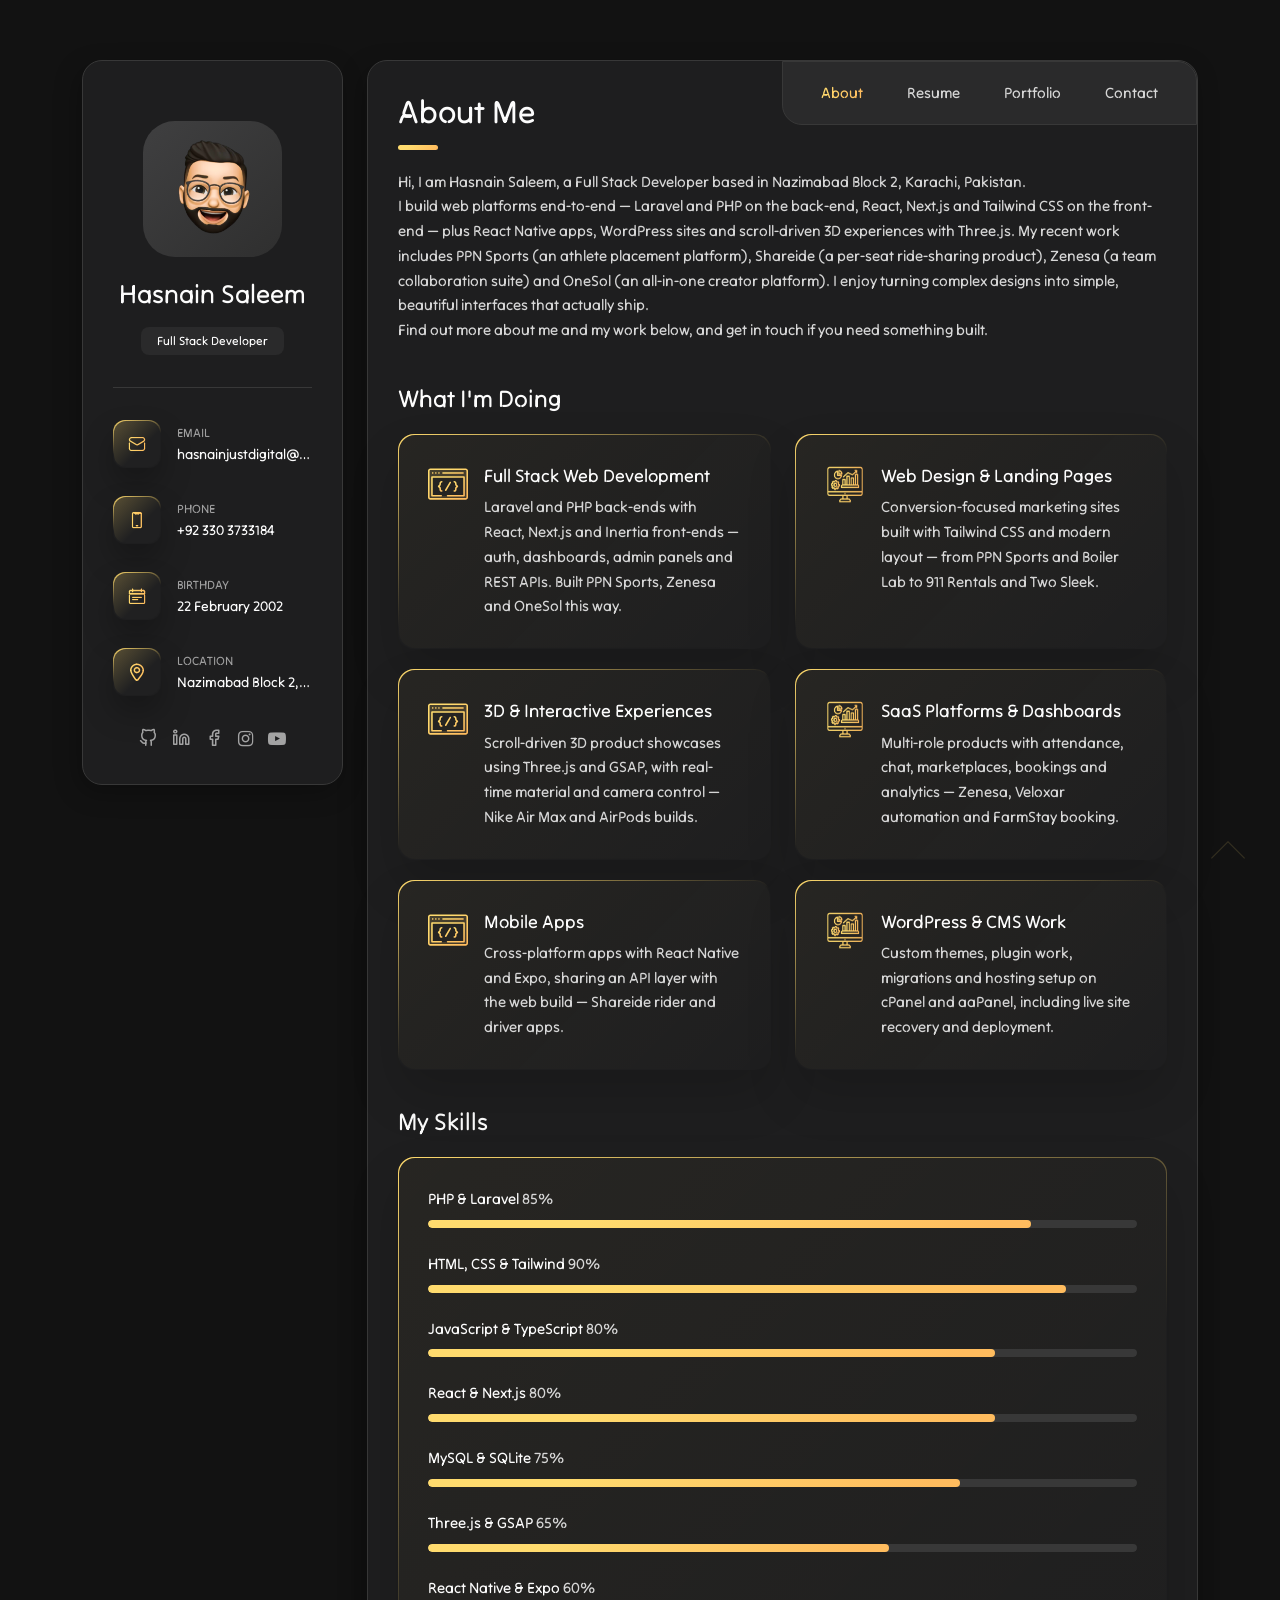
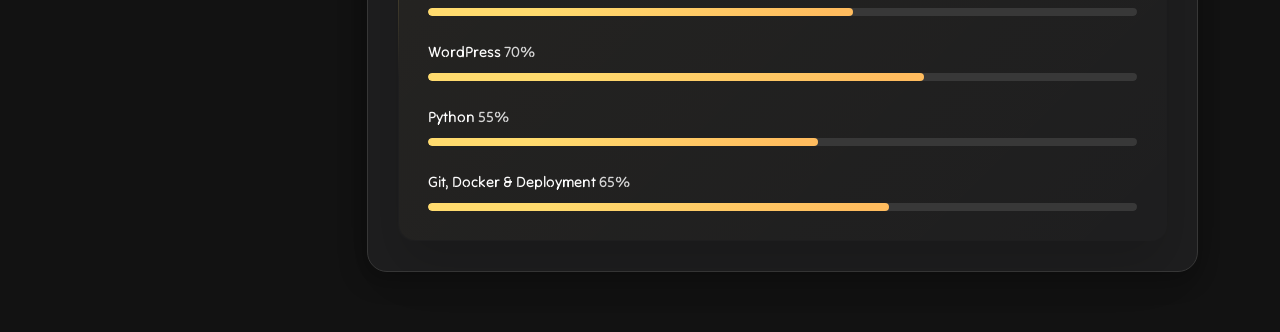
==== index.html @ c9dcbe23 "Hasnain Saleem portfolio — 23 projects with live screenshots Personal details, verified social links" ====
<!DOCTYPE html>
<html lang="en">


<!-- Mirrored from art-template.ru/vcard4/index.html by HTTrack Website Copier/3.x [XR&CO'2014], Tue, 10 Jan 2023 09:31:08 GMT -->

<!-- Mirrored from shaikhali01.github.io/portfolio/ by HTTrack Website Copier/3.x [XR&CO'2014], Mon, 27 Mar 2023 06:00:26 GMT -->
<!-- Added by HTTrack --><meta http-equiv="content-type" content="text/html;charset=utf-8" /><!-- /Added by HTTrack -->
<head>
    <meta charset="utf-8" />
    <title>Hasnain Saleem</title>

	<!-- Meta Data -->
	<meta http-equiv="X-UA-Compatible" content="IE=edge">
	<meta name="viewport" content="width=device-width, initial-scale=1, shrink-to-fit=no">
	<meta name="format-detection" content="telephone=no"/>
    <meta name="format-detection" content="address=no"/>
    <meta name="author" content="ArtTemplate" />
    <meta name="description" content="vCard" />

    <!-- Twitter data -->
    <meta name="twitter:card" content="summary_large_image">
    <meta name="twitter:site" content="@ArtTemplates">
    <meta name="twitter:title" content="vCard">
    <meta name="twitter:description" content="vCard">
    <meta name="twitter:image" content="assets/images/social.html">

    <!-- Open Graph data -->
    <meta property="og:title" content="ArtTemplate" />
    <meta property="og:type" content="website" />
    <meta property="og:url" content="your url website" />
    <meta property="og:image" content="assets/images/social.html" />
    <meta property="og:description" content="vCard" />
    <meta property="og:site_name" content="vCard" />

	<!-- Favicons -->
	<link rel="apple-touch-icon" sizes="144x144" href="assets/images/favicons/apple-touch-icon-144x144.png">
	<link rel="apple-touch-icon" sizes="114x114" href="assets/images/favicons/apple-touch-icon-114x114.png">
	<link rel="apple-touch-icon" sizes="72x72" href="assets/images/favicons/apple-touch-icon-72x72.png">
	<link rel="apple-touch-icon" sizes="57x57" href="assets/images/favicons/apple-touch-icon-57x57.png">
	<link rel="shortcut icon" href="assets/images/my-avatar.png" type="image/png">
	<link rel="stylesheet" href="https://cdnjs.cloudflare.com/ajax/libs/font-awesome/4.7.0/css/font-awesome.min.css">


    <!-- Styles -->
	<link rel="stylesheet" type="text/css" href="assets/styles/vendors/bootstrap.min.css"/>
	<link rel="stylesheet" type="text/css" href="assets/styles/style.css"/>
	
</head>
<body>
    <main class="main">
	    <div class="container gutter-top gutter-bottom">
		    <div class="row sticky-parent">
			    <!-- Sidebar -->
                <aside class="col-12 col-md-12 col-xl-3">
				    <div class="sidebar box-outer sticky-column">
						<!-- My photo -->
						<div class="sidebar__base-info">
					    	<figure class="avatar-box">
                                <img src="assets/images/my-avatar.png" alt="Hasnain Saleem">
						    </figure>

						    <div class="text-xl-center">
						        <h3 class="title title--h3 sidebar__name">Hasnain Saleem</h3>
							    <div class="badge">Full Stack Developer</div>
						    </div>

							<button class="btn btn--small btn--icon-right sidebar__btn js-btn-toggle"><span>Show Contacts</span><i class="feathericon-chevron-down"></i></button>
						</div>

						<div class="sidebar__additional-info js-show">
							<div class="separation"></div>
		                    <ul class="details-info">
							    <!-- Email -->
							    <li class="details-info__item">
							        <span class="box icon-box"><i class="font-icon icon-envelope"></i></span>
								    <div class="contacts-block__info">
									    <span class="overhead">Email</span>
									    <a class="text-overflow" href="mailto:hasnainjustdigital@gmail.com" title="hasnainjustdigital@gmail.com">hasnainjustdigital@gmail.com</a>
								    </div>
							    </li>
							    <!-- Phone -->
						 	    <li class="details-info__item">
								    <span class="box icon-box"><i class="font-icon icon-phone"></i></span>
								    <div class="contacts-block__info">
									    <span class="overhead">Phone</span>
							            <span class="text-overflow" title="+92 330 3733184">+92 330 3733184</span>
								    </div>	
							    </li>
								<!-- Birthday -->
					            <li class="details-info__item">
								    <span class="box icon-box"><i class="font-icon icon-calendar"></i></span>
								    <div class="contacts-block__info">
									    <span class="overhead">Birthday</span>
							            <span class="text-overflow" title="22 February 2002">22 February 2002</span>
								    </div>
							    </li>
								<!-- Location -->
						        <li class="details-info__item">
								    <span class="box icon-box"><i class="font-icon icon-location"></i></span>
								    <div class="contacts-block__info">
									    <span class="overhead">Location</span>
									    <span class="text-overflow" title="Nazimabad Block 2, Karachi">Nazimabad Block 2, Karachi</span>
								    </div>
							    </li>
					        </ul>
						    <div class="separation d-xl-none"></div>

						    <!-- Social -->
						    <div class="social">
							    <a class="social__link" href="https://github.com/YesmeHasnain" target="_blank" rel="noopener" title="GitHub"><i class="feathericon-github"></i></a>
							    <a class="social__link" href="https://www.linkedin.com/in/hasnain-saleem-a9a42b359/" target="_blank" rel="noopener" title="LinkedIn"><i class="feathericon-linkedin"></i></a>
							    <a class="social__link" href="https://www.facebook.com/profile.php?id=61590240133416" target="_blank" rel="noopener" title="Facebook"><i class="feathericon-facebook"></i></a>
							    <a class="social__link" href="https://www.instagram.com/yesmehasnain/" target="_blank" rel="noopener" title="Instagram"><i class="fa fa-instagram"></i></a>
							    <a class="social__link" href="https://www.youtube.com/@Hasnainjustdigital" target="_blank" rel="noopener" title="YouTube"><i class="fa fa-youtube-play"></i></a>
						    </div>
						</div>	
					</div>	
		        </aside>
		        
				<!-- Content -->
		        <div class="col-12 col-md-12 col-xl-9">
				    <div class="box-outer">
					    <!-- Menu -->
						<div class="nav-container">
						    <ul class="nav">
                                <li class="nav__item"><a class="active" href="index.html">About</a></li>
								<li class="nav__item"><a href="resume.html">Resume</a></li>
                                <li class="nav__item"><a href="portfolio.html">Portfolio</a></li>
                                <!-- <li class="nav__item"><a href="blog.html">Blog</a></li> -->
                                <li class="nav__item"><a href="contact.html">Contact</a></li>
                            </ul>
						</div>
						
					    <!-- About -->
						<div class="pb-0 pb-sm-2">
		                    <h1 class="title title--h1 title__separate">About Me</h1>
						    <p>
									Hi, I am Hasnain Saleem, a Full Stack Developer based in Nazimabad Block 2, Karachi, Pakistan. <br>
									I build web platforms end-to-end &mdash; Laravel and PHP on the back-end, React, Next.js and Tailwind CSS on the front-end &mdash; plus React Native apps, WordPress sites and scroll-driven 3D experiences with Three.js.
									My recent work includes PPN Sports (an athlete placement platform), Shareide (a per-seat ride-sharing product), Zenesa (a team collaboration suite) and OneSol (an all-in-one creator platform).
									I enjoy turning complex designs into simple, beautiful interfaces that actually ship. <br>
									Find out more about me and my work below, and get in touch if you need something built.
							</p>
                            
					    </div>
						
					    <!-- What -->
						<h2 class="title title--h2 mt-3">What I'm Doing</h2>
						<div class="row">
							<!-- Case Item -->
							<div class="col-12 col-lg-6">
							    <div class="case-item box box-inner">
									<img class="case-item__icon" src="assets/icons/icon-dev.svg" alt="" />
									<div>
									    <h3 class="title title--h3">Full Stack Web Development</h3>
										<p class="case-item__caption">Laravel and PHP back-ends with React, Next.js and Inertia front-ends — auth, dashboards, admin panels and REST APIs. Built PPN Sports, Zenesa and OneSol this way.</p>
									</div>	
								</div>
							</div>
							<!-- Case Item -->
							<div class="col-12 col-lg-6">
							    <div class="case-item box box-inner">
									<img class="case-item__icon" src="assets/icons/marketing.png" alt="" />
									<div>
									    <h3 class="title title--h3">Web Design &amp; Landing Pages</h3>
										<p class="case-item__caption">Conversion-focused marketing sites built with Tailwind CSS and modern layout — from PPN Sports and Boiler Lab to 911 Rentals and Two Sleek.</p>
									</div>	
								</div>
							</div>
							<!-- Case Item -->
							<div class="col-12 col-lg-6">
							    <div class="case-item box box-inner">
									<img class="case-item__icon" src="assets/icons/icon-dev.svg" alt="" />
									<div>
									    <h3 class="title title--h3">3D &amp; Interactive Experiences</h3>
										<p class="case-item__caption">Scroll-driven 3D product showcases using Three.js and GSAP, with real-time material and camera control — Nike Air Max and AirPods builds.</p>
									</div>	
								</div>
							</div>
							<!-- Case Item -->
							<div class="col-12 col-lg-6">
							    <div class="case-item box box-inner">
									<img class="case-item__icon" src="assets/icons/marketing.png" alt="" />
									<div>
									    <h3 class="title title--h3">SaaS Platforms &amp; Dashboards</h3>
										<p class="case-item__caption">Multi-role products with attendance, chat, marketplaces, bookings and analytics — Zenesa, Veloxar automation and FarmStay booking.</p>
									</div>	
								</div>
							</div>
							<!-- Case Item -->
							<div class="col-12 col-lg-6">
							    <div class="case-item box box-inner">
									<img class="case-item__icon" src="assets/icons/icon-dev.svg" alt="" />
									<div>
									    <h3 class="title title--h3">Mobile Apps</h3>
										<p class="case-item__caption">Cross-platform apps with React Native and Expo, sharing an API layer with the web build — Shareide rider and driver apps.</p>
									</div>	
								</div>
							</div>
							<!-- Case Item -->
							<div class="col-12 col-lg-6">
							    <div class="case-item box box-inner">
									<img class="case-item__icon" src="assets/icons/marketing.png" alt="" />
									<div>
									    <h3 class="title title--h3">WordPress &amp; CMS Work</h3>
										<p class="case-item__caption">Custom themes, plugin work, migrations and hosting setup on cPanel and aaPanel, including live site recovery and deployment.</p>
									</div>	
								</div>
							</div>
						</div>
						
						<h2 class="title title--h2 mt-3">My Skills</h2>
						<div class="box box-inner mb-0">
							<div class="progress">
								<div class="progress-text"><span>PHP &amp; Laravel</span> 85%</div>
                                <div class="progress-bar"><span role="progressbar" aria-valuenow="85" aria-valuemin="0" aria-valuemax="100"></span></div>
                            </div>
							<div class="progress">
								<div class="progress-text"><span>HTML, CSS &amp; Tailwind</span> 90%</div>
                                <div class="progress-bar"><span role="progressbar" aria-valuenow="90" aria-valuemin="0" aria-valuemax="100"></span></div>
                            </div>
							<div class="progress">
								<div class="progress-text"><span>JavaScript &amp; TypeScript</span> 80%</div>
                                <div class="progress-bar"><span role="progressbar" aria-valuenow="80" aria-valuemin="0" aria-valuemax="100"></span></div>
                            </div>
							<div class="progress">
								<div class="progress-text"><span>React &amp; Next.js</span> 80%</div>
                                <div class="progress-bar"><span role="progressbar" aria-valuenow="80" aria-valuemin="0" aria-valuemax="100"></span></div>
                            </div>
							<div class="progress">
								<div class="progress-text"><span>MySQL &amp; SQLite</span> 75%</div>
                                <div class="progress-bar"><span role="progressbar" aria-valuenow="75" aria-valuemin="0" aria-valuemax="100"></span></div>
                            </div>
							<div class="progress">
								<div class="progress-text"><span>Three.js &amp; GSAP</span> 65%</div>
                                <div class="progress-bar"><span role="progressbar" aria-valuenow="65" aria-valuemin="0" aria-valuemax="100"></span></div>
                            </div>
							<div class="progress">
								<div class="progress-text"><span>React Native &amp; Expo</span> 60%</div>
                                <div class="progress-bar"><span role="progressbar" aria-valuenow="60" aria-valuemin="0" aria-valuemax="100"></span></div>
                            </div>
							<div class="progress">
								<div class="progress-text"><span>WordPress</span> 70%</div>
                                <div class="progress-bar"><span role="progressbar" aria-valuenow="70" aria-valuemin="0" aria-valuemax="100"></span></div>
                            </div>
							<div class="progress">
								<div class="progress-text"><span>Python</span> 55%</div>
                                <div class="progress-bar"><span role="progressbar" aria-valuenow="55" aria-valuemin="0" aria-valuemax="100"></span></div>
                            </div>
							<div class="progress">
								<div class="progress-text"><span>Git, Docker &amp; Deployment</span> 65%</div>
                                <div class="progress-bar"><span role="progressbar" aria-valuenow="65" aria-valuemin="0" aria-valuemax="100"></span></div>
                            </div>
						</div>

					</div><!-- box-outer -->
		        </div><!-- Content -->
			</div><!-- sticky-parent -->
		</div><!-- container -->
    </main>

    <div class="back-to-top"></div>
    
	<!-- Full review 1 -->


	<!-- Full review 2 -->
	<div id="review-2" class="popup mfp-hide mfp-with-anim">
		<div class="row">
            <div class="col-12 col-sm-2 full-rewiew-con-avatar">
				<figure class="box box-avatar">
					<img src="assets/images/avatar-2.html" alt="Daniel Lewis">
				</figure>
				<div class="review-icon-quote"></div>
			</div>
			<div class="col-12 col-sm-10 full-rewiew-con-text">
				<h2 class="title title--h2 mb-1">Jessica Miller</h2>
				<span class="review-date">14 June, 2021</span>
				<p>Ricardo was hired to create a corporate identity. We were very pleased with the work done. She has a lot of experience and is very concerned about the needs of client.
				Lorem ipsum dolor sit amet, ullamcous cididt consectetur adipiscing elit, seds do et eiusmod tempor incididunt ut laborels dolore magnarels alia.</p>
				<p>Ut enim ad nesid utminim veniam, quis nostrud eiusmo exercitation ullamco labori is amco commodo consequat  seds eiusmod. Adipisicing velit eu eiusmod nisi ad nulla. 
				Magna deserunt ipsum pariatur sunt incididunt culpa cupidatat. Pariatur occaecat enim dolor culpa nisi ea eiusmod do qui culpa consectetur laboris eiusmod anim.</p>
			</div>
		</div>
	</div>
	
	<!-- Full review 3 -->
	<div id="review-3" class="popup mfp-hide mfp-with-anim">
		<div class="row">
            <div class="col-12 col-sm-2 full-rewiew-con-avatar">
				<figure class="box box-avatar">
					<img src="assets/images/avatar-3.html" alt="Daniel Lewis">
				</figure>
				<div class="review-icon-quote"></div>
			</div>
			<div class="col-12 col-sm-10 full-rewiew-con-text">
				<h2 class="title title--h2 mb-1">Emily Evans</h2>
				<span class="review-date">14 June, 2021</span>
				<p>Ricardo was hired to create a corporate identity. We were very pleased with the work done. She has a lot of experience and is very concerned about the needs of client.
				Lorem ipsum dolor sit amet, ullamcous cididt consectetur adipiscing elit, seds do et eiusmod tempor incididunt ut laborels dolore magnarels alia.</p>
				<p>Ut enim ad nesid utminim veniam, quis nostrud eiusmo exercitation ullamco labori is amco commodo consequat  seds eiusmod. Adipisicing velit eu eiusmod nisi ad nulla. 
				Magna deserunt ipsum pariatur sunt incididunt culpa cupidatat. Pariatur occaecat enim dolor culpa nisi ea eiusmod do qui culpa consectetur laboris eiusmod anim.</p>
			</div>
		</div>
	</div>

	<!-- Full review 4 -->
	<div id="review-4" class="popup mfp-hide mfp-with-anim">
		<div class="row">
            <div class="col-12 col-sm-2 full-rewiew-con-avatar">
				<figure class="box box-avatar">
					<img src="assets/images/avatar-4.html" alt="Daniel Lewis">
				</figure>
				<div class="review-icon-quote"></div>
			</div>
			<div class="col-12 col-sm-10 full-rewiew-con-text">
				<h2 class="title title--h2 mb-1">Henry William</h2>
				<span class="review-date">14 June, 2021</span>
				<p>Ricardo was hired to create a corporate identity. We were very pleased with the work done. She has a lot of experience and is very concerned about the needs of client.
				Lorem ipsum dolor sit amet, ullamcous cididt consectetur adipiscing elit, seds do et eiusmod tempor incididunt ut laborels dolore magnarels alia.</p>
				<p>Ut enim ad nesid utminim veniam, quis nostrud eiusmo exercitation ullamco labori is amco commodo consequat  seds eiusmod. Adipisicing velit eu eiusmod nisi ad nulla. 
				Magna deserunt ipsum pariatur sunt incididunt culpa cupidatat. Pariatur occaecat enim dolor culpa nisi ea eiusmod do qui culpa consectetur laboris eiusmod anim.</p>
			</div>
		</div>
	</div>
	
	<!-- JavaScripts -->
	<script src="assets/js/jquery-3.4.1.min.js"></script>
	<script src="assets/js/plugins.min.js"></script>
    <script src="assets/js/common.js"></script>

</body>

<!-- Mirrored from art-template.ru/vcard4/index.html by HTTrack Website Copier/3.x [XR&CO'2014], Tue, 10 Jan 2023 09:31:16 GMT -->

<!-- Mirrored from shaikhali01.github.io/portfolio/ by HTTrack Website Copier/3.x [XR&CO'2014], Mon, 27 Mar 2023 06:00:32 GMT -->
</html>
---- assets/styles/style.css ----
/* ------------------------------------------------
 Author: ArtStyles (Art)
 
 Template Name: vCard
 version: 1.1.0
------------------------------------------------ */
/* ------------------------------------------------
 
 - Vendors
 - Font Icons
 - Variables
 - General Styles
 - Typography
 - Form
 - Button
 - Sidebar
 - Sections
 - Navbar
 - Popup
 - Cases
 - Clients
 - Contact
 - Portfolio
 - News
 - Single news
 - Single project
 - Testimonials
 - Timeline
 - Footer
 - Other
 
------------------------------------------------ */
@import url('https://fonts.googleapis.com/css2?family=Noto+Serif+Khojki:wght@400..700&family=Tilt+Neon&display=swap');
@import url("vendors/swiper.min.css");
@import url("vendors/simplebar.min.css");
@import url("vendors/magnific-popup.css");
@import url("vendors/photoswipe.css");
@import url("vendors/default-skin.css");
@import url("../icons/style-custome-icons.css");
@import url("../icons/feather.css");
@import url("https://fonts.googleapis.com/css2?family=Poppins:wght@300;400;500;600&amp;display=swap");
:root {
  --font-family: 'Tilt Neon', sans-serif;
  --font-base-size: 15px;
  --font-mobile-size: 14px;
  --color-heading: #FCFCFC;
  --color-paragraph: #D6D6D6;
  --color-border: #383838;
  --color-bg: #121212;
  --color-surface-1: #1e1e1f;
  --color-surface-2: #2a2a2b;
  --color-surface-3: #202021;
  --color-accent: #FFDB6E;
  --color-error: #B84C4C;
  --color-gradient: linear-gradient(137.84deg, #FFDB6E 26.31%, #FFBC5E 93.75%);
  --color-gradient-soft: linear-gradient(135deg, rgba(255, 218, 109, 0.0375) 0%, rgba(255, 189, 94, 0) 100%), #1E1E1F;
  --color-gradient-text: linear-gradient(90deg, #FFDB6E, #FFBC5E);
  --color-gradient-border: linear-gradient(155deg, #FFDA6D 0%, rgba(255, 191, 96, 0) 50%);
  --color-gradient-border-gray: linear-gradient(135deg, #404040 0%, rgba(64, 64, 64, 0) 48.44%);
  --color-gradient-gray: linear-gradient(137.84deg, #3F3F40 2.69%, #303030 93.75%);
  --color-gradient-icon: linear-gradient(135deg, rgba(255, 218, 109, 0.25) 0%, rgba(255, 189, 94, 0) 59.86%), #202021;
  --color-btn: linear-gradient(135deg, rgba(45, 45, 46, 0.25) 0%, rgba(27, 27, 28, 0) 100%), #202021;
  --box-shadow-24: -4px 8px 24px rgba(0, 0, 0, 0.25);
  --box-shadow-30: 0px 16px 30px rgba(0, 0, 0, 0.25);
  --box-shadow-40: 0px 16px 40px rgba(0, 0, 0, 0.25);
  --box-shadow-50: 0px 25px 50px rgba(0, 0, 0, 0.15);
  --box-shadow-80: 0px 24px 80px rgba(0, 0, 0, 0.7);
  --radius-32: 32px;
  --radius-20: 20px;
  --radius-18: 18px;
  --radius-16: 16px;
  --radius-14: 14px;
  --radius-12: 12px;
  --radius-8: 8px;
}

/* -----------------------------------------------------------------
    - General Styles
----------------------------------------------------------------- */
*,
::before,
::after {
  background-repeat: no-repeat;
  -webkit-box-sizing: border-box;
          box-sizing: border-box;
}

html {
  -webkit-overflow-scrolling: touch;
  -webkit-box-sizing: border-box;
  box-sizing: border-box;
}

body, html {
  font-size: 1rem;
  -webkit-text-size-adjust: 100%;
}

body {
  background-color: var(--color-bg);
  color: var(--color-paragraph);
  font-family: var(--font-family);
  font-size: var(--font-base-size);
  font-weight: 300;
  line-height: 1.65;
  min-height: 100vh;
  overflow-x: hidden;
  -ms-overflow-style: scrollbar;
  -webkit-font-smoothing: antialiased;
}

@media only screen and (max-width: 580px) {
  body {
    font-size: var(--font-mobile-size);
    line-height: 1.6;
  }
}

html.is-scroll-disabled body {
  height: 100vh;
  overflow: hidden;
}

@media all and (-ms-high-contrast: none), (-ms-high-contrast: active) {
  html.is-scroll-disabled {
    overflow: hidden;
  }
}

.no-scroll {
  overflow: hidden;
  -ms-overflow-style: none;
}

.no-scroll-height {
  overflow-x: hidden;
}

.svg-defs {
  position: absolute;
  height: 0;
  width: 0;
}

img {
  max-width: 100%;
  -webkit-user-select: none;
  -moz-user-select: none;
  -ms-user-select: none;
  user-select: none;
}

figure {
  margin: 0;
}

iframe {
  background-color: var(--color-bg);
  border: 0;
  display: block;
  height: 100%;
  width: 100%;
}

.cover {
  -o-object-fit: cover;
     object-fit: cover;
  -o-object-position: center;
     object-position: center;
  font-family: 'object-fit: cover; object-position: center;';
  height: 100%;
  width: 100%;
}

::-moz-selection {
  background: transparent;
  color: var(--color-accent);
}

::selection {
  background: transparent;
  color: var(--color-accent);
}

.scroll-line {
  background: var(--color-gradient);
  height: 0.1875rem;
  position: fixed;
  top: 0;
  width: 0;
  z-index: 3;
}

/* -----------------------------------------------------------------
    - Typography
----------------------------------------------------------------- */
h1, h2, h3, h4, h5, h6 {
  color: var(--color-heading);
  font-family: var(--font-family);
  font-weight: 600;
  line-height: 1.3;
}

.title--h1 {
  font-size: 2rem;
  margin-bottom: 1.0625rem;
}

@media only screen and (max-width: 580px) {
  .title--h1 {
    font-size: 1.5rem;
  }
}

.title--h2 {
  font-size: 1.5rem;
  margin-bottom: 1.25rem;
}

@media only screen and (max-width: 580px) {
  .title--h2 {
    font-size: 1.125rem;
  }
}

.title--h3 {
  font-size: 1.125rem;
  margin-bottom: 0.5rem;
}

@media only screen and (max-width: 580px) {
  .title--h3 {
    font-size: 1rem;
  }
}

.title--h4 {
  font-size: 1rem;
  margin-bottom: 0.8125rem;
  font-weight: 500;
}

@media only screen and (max-width: 580px) {
  .title--h4 {
    font-size: 0.875rem;
  }
}

.title--h5 {
  font-size: 0.875rem;
}

@media only screen and (max-width: 580px) {
  .title--h5 {
    font-size: 0.75rem;
  }
}

.title--h6 {
  font-size: 0.75rem;
}

@media only screen and (max-width: 580px) {
  .title--h6 {
    font-size: 0.625rem;
  }
}

.title--center {
  text-align: center;
}

.title--tone {
  background: var(--color-gradient-text);
  -webkit-background-clip: text;
  background-clip: text;
  -webkit-text-fill-color: transparent;
}

.title-icon {
  margin-right: 0.5rem;
  margin-top: -0.25rem;
  height: 2.5rem;
  width: 2.5rem;
}

@media only screen and (max-width: 580px) {
  .title-icon {
    height: 2.08333rem;
    width: 2.08333rem;
  }
}

.title__separate {
  margin-bottom: 2.3125rem;
  position: relative;
}

.title__separate::before {
  content: '';
  background: var(--color-gradient);
  border-radius: 0.5rem;
  height: 0.3125rem;
  position: absolute;
  bottom: -1.0625rem;
  left: 0;
  width: 2.5rem;
  z-index: 1;
}

@media only screen and (max-width: 580px) {
  .title__separate {
    margin-bottom: 1.5rem;
  }
  .title__separate::before {
    height: 0.1875rem;
    bottom: -0.625rem;
    width: 1.875rem;
  }
}

.overhead {
  color: var(--color-paragraph);
  font-size: 0.75rem;
  font-weight: 400;
  display: block;
  opacity: .7;
  text-transform: uppercase;
}

@media only screen and (max-width: 580px) {
  .overhead {
    font-size: 0.6875rem;
  }
}

.text-overflow {
  display: block;
  text-overflow: ellipsis;
  overflow: hidden;
  white-space: nowrap;
}

.block-quote {
  font-size: 1.25rem;
  font-weight: 400;
  font-style: italic;
  margin: 1.8125rem 0;
  position: relative;
  line-height: 1.6;
}

@media only screen and (max-width: 991px) {
  .block-quote {
    padding-left: 3.8125rem;
  }
}

@media only screen and (max-width: 580px) {
  .block-quote {
    font-size: 1.125rem;
    margin: 1rem 0;
    padding-left: 0;
    padding-top: 2.8125rem;
  }
  .block-quote p {
    margin-bottom: 0.5rem;
  }
}

.block-quote::before {
  background-image: url(../icons/icon-quote.svg);
  background-repeat: no-repeat;
  background-position: center;
  background-size: cover;
  content: '';
  height: 1.125rem;
  margin: 0 auto;
  position: absolute;
  top: 0.5rem;
  left: -3.125rem;
  width: 1.6875rem;
}

@media only screen and (max-width: 991px) {
  .block-quote::before {
    left: 0;
  }
}

.block-quote__author {
  font-size: 0.875rem;
  font-style: normal;
  display: block;
  margin-top: 0.5625rem;
  padding-left: 3rem;
  position: relative;
}

@media only screen and (max-width: 580px) {
  .block-quote__author {
    font-size: 0.875rem;
    margin-top: 0;
    padding-left: 2rem;
  }
}

.block-quote__author::before {
  content: '';
  background-color: var(--color-heading);
  height: 0.0625rem;
  margin-bottom: auto;
  margin-top: auto;
  position: absolute;
  top: 0;
  bottom: 0;
  left: 0;
  width: 2rem;
}

@media only screen and (max-width: 580px) {
  .block-quote__author::before {
    width: 1rem;
  }
}

a {
  color: var(--color-accent);
  cursor: pointer;
  text-decoration: none;
}

a:hover {
  outline: none;
}

a.decoration--none {
  text-decoration: none;
}

a.link-gradient {
  background: var(--color-gradient-text);
  -webkit-background-clip: text;
  background-clip: text;
  -webkit-text-fill-color: transparent;
  -webkit-text-decoration-skip: objects;
}

.description {
  color: var(--color-paragraph);
  margin-bottom: 1.875rem;
}

.foreword {
  font-size: 1.125rem;
}

/* Badges */
.badge {
  background: var(--color-surface-2);
  font-size: 0.75rem;
  font-weight: 300;
  border-radius: var(--radius-8);
  padding: 0.5rem 1rem;
}

@media only screen and (max-width: 580px) {
  .badge {
    font-size: 0.6875rem;
    padding: 0.375rem 0.75rem;
  }
}

/* -----------------------------------------------------------------
    - Form
----------------------------------------------------------------- */
.input, .textarea, select,
.custom-select {
  background-color: transparent;
  border: 1px solid var(--color-border);
  border-radius: var(--radius-14);
  -webkit-box-shadow: none;
          box-shadow: none;
  color: var(--color-heading);
  font-size: inherit;
  height: auto;
  padding: 0.875rem 1.375rem 0.8125rem;
  position: relative;
  width: 100%;
  -webkit-appearance: none;
  -moz-appearance: none;
  appearance: none;
}

@media only screen and (max-width: 580px) {
  .input, .textarea, select,
  .custom-select {
    padding: 0.8125rem 1.375rem 0.75rem;
  }
}

.input:focus, .textarea:focus, select:focus,
.custom-select:focus {
  background-color: transparent;
  border-color: var(--color-accent);
  color: var(--color-heading);
  -webkit-box-shadow: none;
          box-shadow: none;
  outline: none;
}

.input {
  line-height: inherit;
}

@media all and (-ms-high-contrast: none), (-ms-high-contrast: active) {
  .input {
    line-height: 0;
  }
}

.input__icon {
  padding-left: 3.375rem;
}

@media only screen and (max-width: 580px) {
  .input__icon {
    padding-left: 2.8125rem;
  }
}

.textarea {
  border-radius: var(--radius-14);
  display: block;
  padding: 0.8125rem 1.1875rem;
  resize: none;
}

.form-group {
  margin-bottom: 2rem;
  position: relative;
}

@media only screen and (max-width: 580px) {
  .form-group {
    margin-bottom: 1.6875rem;
  }
}

.help-block {
  position: absolute;
  font-size: 0.75rem;
  line-height: 1.4;
  padding-top: 0.3125rem;
  padding-left: 0.375rem;
}

@media only screen and (max-width: 580px) {
  .help-block {
    font-size: 0.6875rem;
  }
}

.with-errors {
  color: var(--color-error);
}

.has-error input,
.has-error textarea,
.has-error input:focus,
.has-error textarea:focus {
  border-color: var(--color-error);
}

#validator-contact {
  font-size: 0.875rem;
  margin-top: 1rem;
}

.form-control::-webkit-input-placeholder {
  color: var(--color-paragraph);
  opacity: .5;
}

.form-control:-ms-input-placeholder {
  color: var(--color-paragraph);
  opacity: .5;
}

.form-control::-ms-input-placeholder {
  color: var(--color-paragraph);
  opacity: .5;
}

.form-control::placeholder {
  color: var(--color-paragraph);
  opacity: .5;
}

input:invalid,
textarea:invalid {
  outline: none !important;
}

.form-check-input {
  background: transparent;
  border-color: rgba(244, 244, 244, 0.15);
}

.form-check-input:checked {
  background-color: var(--color-accent);
  border-color: var(--color-accent);
}

.form-check-input:checked[type=checkbox] {
  background-image: url("data:image/svg+xml,%3csvg xmlns='http://www.w3.org/2000/svg' viewBox='0 0 20 20'%3e%3cpath fill='none' stroke='%23000' stroke-linecap='round' stroke-linejoin='round' stroke-width='3' d='M6 10l3 3l6-6'/%3e%3c/svg%3e") !important;
}

.form-check-input:checked[type=radio] {
  background-image: url("data:image/svg+xml,%3csvg xmlns='http://www.w3.org/2000/svg' viewBox='-4 -4 8 8'%3e%3ccircle r='2' fill='%23000'/%3e%3c/svg%3e");
}

.form-check-input:focus {
  border-color: var(--color-paragraph);
  -webkit-box-shadow: 0 0 0 0.125rem rgba(244, 244, 244, 0.25);
          box-shadow: 0 0 0 0.125rem rgba(244, 244, 244, 0.25);
}

select,
.custom-select {
  background: url("data:image/svg+xml,%3csvg xmlns='http://www.w3.org/2000/svg' viewBox='0 0 4 5'%3e%3cpath fill='%23fff' d='M2 0L0 2h4zm0 5L0 3h4z'/%3e%3c/svg%3e") no-repeat right 0.1rem center/10px 16px;
}

.dropdown-menu {
  background: var(--color-surface-2);
  border: 1px solid var(--color-border);
  border-radius: var(--radius-12);
  -webkit-box-shadow: var(--box-shadow-50);
          box-shadow: var(--box-shadow-50);
  font-size: inherit;
}

.dropdown-menu::before {
  content: '';
  border-left: 0.375rem solid transparent;
  border-right: 0.375rem solid transparent;
  border-bottom: 0.375rem solid var(--color-border);
  height: 0;
  position: absolute;
  top: -0.375rem;
  left: 1.0625rem;
  width: 0;
}

.dropdown-item {
  color: var(--color-paragraph);
  font-weight: 300;
}

.dropdown-item:hover, .dropdown-item:focus {
  background: var(--color-border);
  color: var(--color-paragraph);
}

.dropdown.dropup .dropdown-menu::before {
  border-left: 0.375rem solid transparent;
  border-right: 0.375rem solid transparent;
  border-top: 0.375rem solid var(--color-border);
  border-bottom: 0.375rem solid transparent;
  top: auto;
  bottom: -0.75rem;
}

.progress {
  display: block;
  background: transparent;
  font-size: 0.9375rem;
  margin-bottom: 1.5rem;
  height: auto;
}

@media only screen and (max-width: 580px) {
  .progress {
    font-size: 0.8125rem;
    margin-bottom: 1rem;
  }
}

.progress:last-child {
  margin-bottom: 0;
}

.progress-bar {
  background-color: var(--color-border);
  border-radius: var(--radius-16);
  height: 0.5rem;
  overflow: inherit;
  position: relative;
  width: 100%;
}

.progress-bar span {
  background: var(--color-gradient);
  border-radius: 1rem;
  display: block;
  overflow: hidden;
  position: relative;
  height: 0.5rem;
  width: 0%;
  -webkit-transition: width .6s ease-in-out;
  transition: width .6s ease-in-out;
  z-index: 1;
}

.progress .progress-text {
  margin-bottom: 0.5rem;
}

.progress .progress-text span {
  color: var(--color-heading);
  font-weight: 500;
}

.btn {
  background: var(--color-gradient-border-gray);
  border-radius: var(--radius-14);
  -webkit-box-shadow: var(--box-shadow-40);
          box-shadow: var(--box-shadow-40);
  border: 0;
  color: var(--color-accent);
  cursor: pointer;
  font-weight: 400;
  font-size: 1rem;
  line-height: initial;
  padding: 1rem 1.5rem;
  position: relative;
  -webkit-transition: all .4s ease-in-out;
  transition: all .4s ease-in-out;
  white-space: nowrap;
  z-index: 0;
}

.btn::before {
  content: '';
  position: absolute;
  top: 1px;
  right: 1px;
  bottom: 1px;
  left: 1px;
  background: var(--color-btn);
  border-radius: inherit;
  -webkit-transition: all .4s ease-in-out;
  transition: all .4s ease-in-out;
  z-index: -1;
}

.btn:hover {
  background: var(--color-gradient-border);
  color: var(--color-accent);
}

.btn:hover::before {
  background: var(--color-gradient-icon);
}

.btn:focus {
  -webkit-box-shadow: var(--box-shadow-40);
          box-shadow: var(--box-shadow-40);
}

.btn .font-icon {
  margin-right: 0.375rem;
}

.btn--small {
  -webkit-box-shadow: var(--box-shadow-30);
          box-shadow: var(--box-shadow-30);
  font-size: 0.75rem;
  padding: 0.625rem 1rem;
}

.btn--small:focus {
  -webkit-box-shadow: var(--box-shadow-30);
          box-shadow: var(--box-shadow-30);
}

.btn--icon-left i {
  margin-right: 0.5rem;
}

.btn--icon-right i {
  margin-left: 0.5rem;
}

@media only screen and (max-width: 580px) {
  .btn {
    font-size: 0.875rem;
    padding: 0.75rem 1.125rem;
  }
}

button:focus {
  outline: none;
}

/* -----------------------------------------------------------------
    - Sidebar
----------------------------------------------------------------- */
.sidebar {
  z-index: 10;
}

@media only screen and (max-width: 1200px) {
  .sidebar {
    margin-bottom: 1.875rem;
  }
}

@media only screen and (max-width: 580px) {
  .sidebar {
    margin-bottom: 1rem;
  }
}

@media only screen and (max-width: 1200px) {
  .sidebar__base-info {
    display: -webkit-box;
    display: -ms-flexbox;
    display: flex;
    -webkit-box-align: center;
        -ms-flex-align: center;
            align-items: center;
  }
  .sidebar__base-info > * {
    min-width: 0;
  }
}

@media only screen and (min-width: 1200px) {
  .sidebar__additional-info {
    display: block !important;
  }
}

@media only screen and (max-width: 1200px) {
  .sidebar__additional-info {
    display: none;
  }
}

@media only screen and (max-width: 1200px) {
  .sidebar__additional-info .details-info__item {
    -webkit-box-flex: 0;
        -ms-flex: 0 0 50%;
            flex: 0 0 50%;
  }
  .sidebar__additional-info .details-info__item:nth-last-child(2), .sidebar__additional-info .details-info__item:nth-last-child(1) {
    margin-bottom: 0;
  }
}

@media only screen and (max-width: 768px) {
  .sidebar__additional-info .details-info__item {
    margin-bottom: 1.25rem;
  }
  .sidebar__additional-info .details-info__item:nth-last-child(2) {
    margin-bottom: 1.25rem;
  }
  .sidebar__additional-info .details-info__item:nth-last-child(1) {
    margin-bottom: 0 !important;
  }
}

@media only screen and (max-width: 580px) {
  .sidebar__additional-info .details-info__item {
    -webkit-box-flex: 0;
        -ms-flex: 0 0 100%;
            flex: 0 0 100%;
  }
  .sidebar__additional-info .details-info__item:nth-last-child(2) {
    margin-bottom: 0.9375rem;
  }
  .sidebar__additional-info .details-info__item:nth-last-child(1) {
    margin-bottom: 0;
  }
}

.sidebar .avatar-box {
  background: var(--color-gradient-gray);
  border-radius: var(--radius-32);
  margin: 1.875rem 1.875rem 1.25rem;
  overflow: hidden;
  height: calc(100% - 3.75rem);
  width: calc(100% - 3.75rem);
  -webkit-transition: all .3s ease-in-out;
  transition: all .3s ease-in-out;
}

@media only screen and (max-width: 1200px) {
  .sidebar .avatar-box {
    -ms-flex-negative: 0;
        flex-shrink: 0;
    margin: 0 1.5rem 0 0;
    height: 7.5rem;
    width: 7.5rem;
  }
}

@media only screen and (max-width: 580px) {
  .sidebar .avatar-box {
    border-radius: var(--radius-20);
    margin: 0 1rem 0 0;
    height: 5rem;
    width: 5rem;
  }
}

.sidebar .avatar-box img {
  -o-object-fit: cover;
     object-fit: cover;
  height: 100%;
  width: 100%;
}

.sidebar__name {
  font-size: 1.625rem;
  font-weight: 500;
  margin-bottom: 1rem;
  position: relative;
}

@media only screen and (max-width: 580px) {
  .sidebar__name {
    font-size: 1.0625rem;
    margin-bottom: 0.625rem;
  }
}

.sidebar__btn {
  position: absolute;
  top: 0;
  right: 0;
  border-top-left-radius: 0;
  border-bottom-right-radius: 0;
  display: none;
}

@media only screen and (max-width: 1200px) {
  .sidebar__btn {
    display: block;
    padding: 0.625rem 1rem;
  }
}

@media only screen and (max-width: 580px) {
  .sidebar__btn {
    padding: 0.625rem;
  }
}

.sidebar__btn i {
  display: none;
}

@media only screen and (max-width: 580px) {
  .sidebar__btn i {
    display: block;
    margin: 0;
  }
  .sidebar__btn span {
    display: none;
  }
}

.contacts-block__info {
  -webkit-box-flex: 1;
      -ms-flex: 1;
          flex: 1;
}

/* Social */
.social {
  text-align: center;
}

.social__link {
  font-size: 1.125rem;
  color: var(--color-heading);
  -webkit-text-fill-color: inherit;
  opacity: .6;
  margin: 0 0.375rem;
}

@media only screen and (max-width: 580px) {
  .social__link {
    font-size: 1rem;
  }
}

.social__link:hover {
  color: inherit;
  opacity: 1;
  text-decoration: none;
}

@media only screen and (max-width: 1200px) {
  .social {
    text-align: left;
  }
}

.sticky-column {
  margin-top: 0;
  -webkit-transition: all .3s ease-in-out;
  transition: all .3s ease-in-out;
}

.sticky-column.is_stuck {
  margin-top: 1.875rem;
}

/* -----------------------------------------------------------------
    - Sections
----------------------------------------------------------------- */
@media (min-width: 1200px) {
  .container {
    max-width: 1140px;
  }
}

@media (min-width: 1300px) {
  .container {
    max-width: 1230px;
  }
}

@media (min-width: 1400px) {
  .container {
    max-width: 1290px;
  }
}

.box {
  background: var(--color-gradient-border);
  position: relative;
  z-index: 0;
}

.box::before {
  content: '';
  position: absolute;
  top: 1px;
  right: 1px;
  bottom: 1px;
  left: 1px;
  background: var(--color-gradient-soft);
  border-radius: inherit;
  z-index: -1;
}

.box--s2 {
  background: var(--color-gradient-border-gray);
}

.box--s2::before {
  background-image: var(--color-btn) !important;
  background-color: var(--color-surface-3) !important;
}

.box-outer {
  background-color: var(--color-surface-1);
  border: 1px solid var(--color-border);
  border-radius: var(--radius-20);
  -webkit-box-shadow: var(--box-shadow-24);
          box-shadow: var(--box-shadow-24);
  padding: 1.875rem;
  position: relative;
}

@media only screen and (max-width: 580px) {
  .box-outer {
    padding: 0.9375rem;
  }
}

.box-inner {
  border-radius: var(--radius-16);
  -webkit-box-shadow: var(--box-shadow-50);
          box-shadow: var(--box-shadow-50);
  padding: 1.875rem;
  margin-bottom: 1.875rem;
}

@media only screen and (max-width: 580px) {
  .box-inner {
    border-radius: var(--radius-14);
    -webkit-box-shadow: var(--box-shadow-30);
            box-shadow: var(--box-shadow-30);
    padding: 1.25rem;
    margin-bottom: 0.9375rem;
  }
}

.icon-box {
  font-size: 1.125rem;
  display: -webkit-inline-box;
  display: -ms-inline-flexbox;
  display: inline-flex;
  -webkit-box-align: center;
      -ms-flex-align: center;
          align-items: center;
  -webkit-box-pack: center;
      -ms-flex-pack: center;
          justify-content: center;
  border-radius: var(--radius-12);
  -webkit-box-shadow: var(--box-shadow-30);
          box-shadow: var(--box-shadow-30);
  line-height: 1;
  margin-right: 1rem;
  height: 3rem;
  width: 3rem;
}

.icon-box > * {
  min-width: 0;
}

.icon-box::before {
  background: var(--color-gradient-icon);
}

.icon-box .font-icon {
  background: var(--color-gradient-text);
  -webkit-background-clip: text;
  background-clip: text;
  -webkit-text-fill-color: transparent;
}

@media only screen and (max-width: 580px) {
  .icon-box {
    font-size: 1rem;
    border-radius: var(--radius-8);
    -webkit-box-shadow: var(--box-shadow-24);
            box-shadow: var(--box-shadow-24);
    height: 1.875rem;
    width: 1.875rem;
  }
}

.box-avatar {
  border-radius: var(--radius-18);
  -webkit-box-shadow: var(--box-shadow-30);
          box-shadow: var(--box-shadow-30);
  height: 5rem;
  width: 5rem;
}

.box-avatar::before {
  background: var(--color-gradient-gray);
}

.box-avatar img {
  -o-object-fit: cover;
     object-fit: cover;
}

.box-avatar--not-border {
  background: var(--color-gradient-gray);
}

.box-avatar--not-border::before {
  display: none;
}

@media only screen and (max-width: 580px) {
  .box-avatar {
    border-radius: var(--radius-14);
    -webkit-box-shadow: var(--box-shadow-24);
            box-shadow: var(--box-shadow-24);
    height: calc(5rem - 1.25rem);
    width: calc(5rem - 1.25rem);
  }
}

.separation {
  background: var(--color-border);
  margin: 2rem 0;
  height: 1px;
  width: 100%;
}

@media only screen and (max-width: 580px) {
  .separation {
    margin: 1rem 0;
  }
}

.js-image {
  background-size: cover;
  background-position: center;
  height: 100%;
  width: 100%;
}

.gutter-top {
  padding-top: 3.75rem;
}

@media only screen and (max-width: 580px) {
  .gutter-top {
    padding-top: 0.9375rem;
  }
}

.gutter-bottom {
  padding-bottom: 3.75rem;
}

@media only screen and (max-width: 580px) {
  .gutter-bottom {
    padding-bottom: 2.5rem;
  }
}

.noGutters-Top {
  margin-top: 0 !important;
}

.noGutters-Bottom {
  margin-bottom: 0 !important;
}

.noGutters-Left {
  margin-left: 0 !important;
}

.noGutters-Right {
  margin-right: 0 !important;
}

/* Details info */
.details-info {
  list-style: none;
  padding-left: 0;
  margin-bottom: 0.5rem;
}

@media only screen and (max-width: 1200px) {
  .details-info {
    display: -webkit-box;
    display: -ms-flexbox;
    display: flex;
    -ms-flex-wrap: wrap;
        flex-wrap: wrap;
    margin-bottom: 0;
  }
  .details-info > * {
    min-width: 0;
  }
}

@media only screen and (max-width: 768px) {
  .details-info {
    display: -webkit-box;
    display: -ms-flexbox;
    display: flex;
    -webkit-box-orient: vertical;
    -webkit-box-direction: normal;
        -ms-flex-direction: column;
            flex-direction: column;
    margin-bottom: 0.5rem;
    font-size: 1rem;
  }
  .details-info > * {
    min-width: 0;
  }
}

@media only screen and (max-width: 580px) {
  .details-info {
    font-size: 0.9375rem;
  }
}

.details-info--inline {
  display: -webkit-box;
  display: -ms-flexbox;
  display: flex;
  -webkit-box-orient: horizontal;
  -webkit-box-direction: normal;
      -ms-flex-direction: row;
          flex-direction: row;
  -ms-flex-wrap: wrap;
      flex-wrap: wrap;
}

.details-info--inline > * {
  min-width: 0;
}

.details-info__item {
  color: var(--color-heading);
  font-size: 0.875rem;
  display: -webkit-box;
  display: -ms-flexbox;
  display: flex;
  -webkit-box-align: center;
      -ms-flex-align: center;
          align-items: center;
  margin-bottom: 1.75rem;
  text-overflow: ellipsis;
  white-space: nowrap;
}

.details-info__item > * {
  min-width: 0;
}

@media only screen and (max-width: 580px) {
  .details-info__item {
    font-size: 0.8125rem;
    margin-bottom: 0.9375rem !important;
  }
}

.details-info__item a {
  color: var(--color-heading);
  -webkit-text-fill-color: inherit;
  text-decoration: none;
}

.details-info__item a:hover {
  color: var(--color-heading);
}

.details-info--inline .details-info__item {
  display: -webkit-inline-box;
  display: -ms-inline-flexbox;
  display: inline-flex;
  -webkit-box-align: center;
      -ms-flex-align: center;
          align-items: center;
  margin-right: 5rem;
}

.details-info--inline .details-info__item > * {
  min-width: 0;
}

.details-info--inline .details-info__item:last-child {
  margin-right: 0;
}

.details-info__info {
  -webkit-box-flex: 1;
      -ms-flex: 1;
          flex: 1;
}

/* -----------------------------------------------------------------
    - Navbar
----------------------------------------------------------------- */
.nav-container {
  background: var(--color-surface-2);
  border: 1px solid var(--color-border);
  border-radius: 0 var(--radius-20) 0 var(--radius-20);
  display: -webkit-box;
  display: -ms-flexbox;
  display: flex;
  -webkit-box-align: center;
      -ms-flex-align: center;
          align-items: center;
  -webkit-box-pack: end;
      -ms-flex-pack: end;
          justify-content: flex-end;
  height: 4rem;
  padding-right: 2.375rem;
  padding-left: 2.375rem;
  position: absolute;
  top: 0;
  right: 0;
  z-index: 1;
}

.nav-container > * {
  min-width: 0;
}

@media only screen and (max-width: 991px) {
  .nav-container {
    -webkit-backdrop-filter: blur(6px);
            backdrop-filter: blur(6px);
    background: rgba(43, 43, 44, 0.75);
    border-radius: var(--radius-20) var(--radius-20) 0 0;
    -webkit-box-shadow: var(--box-shadow-30);
            box-shadow: var(--box-shadow-30);
    display: -webkit-box;
    display: -ms-flexbox;
    display: flex;
    -webkit-box-align: center;
        -ms-flex-align: center;
            align-items: center;
    -webkit-box-pack: center;
        -ms-flex-pack: center;
            justify-content: center;
    position: fixed;
    top: auto;
    bottom: 0;
    left: 0;
    height: 3.8125rem;
    width: 100%;
    z-index: 1112;
  }
  .nav-container > * {
    min-width: 0;
  }
}

@media only screen and (max-width: 580px) {
  .nav-container {
    border-radius: var(--radius-12) var(--radius-12) 0 0;
    height: 3rem;
    padding-right: 1rem;
    padding-left: 1rem;
  }
}

@media only screen and (max-width: 991px) {
  .medium-zoom--opened .nav-container {
    z-index: 10;
  }
}

.nav {
  display: -webkit-box;
  display: -ms-flexbox;
  display: flex;
  -webkit-box-align: center;
      -ms-flex-align: center;
          align-items: center;
  -webkit-box-pack: center;
      -ms-flex-pack: center;
          justify-content: center;
  height: 100%;
  overflow: hidden;
}

.nav > * {
  min-width: 0;
}

@media only screen and (max-width: 768px) {
  .nav {
    font-size: 0.875rem;
  }
}

@media only screen and (max-width: 580px) {
  .nav {
    font-size: 0.6875rem;
  }
}

.nav__item {
  margin-right: 2.75rem;
}

@media only screen and (max-width: 991px) {
  .nav__item {
    margin-right: 2rem;
  }
}

@media only screen and (max-width: 580px) {
  .nav__item {
    margin-right: 1.25rem;
  }
}

.nav__item a {
  background: none;
  color: var(--color-paragraph);
  -webkit-text-fill-color: inherit;
  font-weight: 500;
  opacity: 1;
  -webkit-transition: all .3s ease-in-out;
  transition: all .3s ease-in-out;
}

.nav__item a:hover {
  opacity: .6;
  text-decoration: none;
}

.nav__item a.active {
  background: var(--color-gradient-text);
  -webkit-background-clip: text;
  background-clip: text;
  -webkit-text-fill-color: transparent;
}

.nav__item a.active:hover {
  opacity: 1;
}

.nav__item:last-child {
  margin-right: 0;
}

/* -----------------------------------------------------------------
    - Popup
----------------------------------------------------------------- */
.popup {
  background: var(--color-surface-1);
  border: 1px solid var(--color-border);
  border-radius: var(--radius-20);
  -webkit-box-shadow: var(--box-shadow-80);
          box-shadow: var(--box-shadow-80);
  margin: 1.25rem auto;
  padding: 1.875rem;
  position: relative;
  width: calc(100% - 1.875rem);
  max-width: 43.75rem;
}

@media only screen and (max-width: 580px) {
  .popup {
    border-radius: var(--radius-14);
    margin: 0.9375rem auto;
    padding: 0.9375rem;
    width: calc(100% - 0.9375rem);
  }
}

.mfp-bg {
  background: #0D0D0D;
  opacity: 0.7 !important;
}

.mfp-close {
  background: var(--color-surface-2) !important;
  border-radius: var(--radius-8);
  color: var(--color-heading) !important;
  font-family: 'feather';
  height: 2rem;
  right: 0.9375rem;
  top: 0.9375rem;
  text-indent: -99999px;
  width: 2rem;
}

.mfp-close::before {
  content: '\ea11';
  font-size: 1rem;
  display: -webkit-box;
  display: -ms-flexbox;
  display: flex;
  -webkit-box-align: center;
      -ms-flex-align: center;
          align-items: center;
  -webkit-box-pack: center;
      -ms-flex-pack: center;
          justify-content: center;
  position: absolute;
  top: 0;
  right: 0;
  bottom: 0;
  left: 0;
  text-indent: 0;
}

.mfp-close::before > * {
  min-width: 0;
}

.mfp-close:focus {
  right: 0.9375rem;
  top: 0.9375rem;
}

/* Zoom-in effect */
.mfp-zoom-in {
  /* animate in */
  /* animate out */
}

.mfp-zoom-in .mfp-with-anim {
  opacity: 0;
  -webkit-transition: all 0.2s ease-in-out;
  transition: all 0.2s ease-in-out;
  -webkit-transform: scale(0.8);
          transform: scale(0.8);
}

.mfp-zoom-in.mfp-bg {
  opacity: 0;
  -webkit-transition: all 0.3s ease-out;
  transition: all 0.3s ease-out;
}

.mfp-zoom-in.mfp-ready .mfp-with-anim {
  opacity: 1;
  -webkit-transform: scale(1);
          transform: scale(1);
}

.mfp-zoom-in.mfp-ready.mfp-bg {
  opacity: 0.8;
}

.mfp-zoom-in.mfp-removing .mfp-with-anim {
  -webkit-transform: scale(0.8);
          transform: scale(0.8);
  opacity: 0;
}

.mfp-zoom-in.mfp-removing.mfp-bg {
  opacity: 0;
}

/*  Move-horizontal effect */
.mfp-move-horizontal {
  /* animate in */
  /* animate out */
}

.mfp-move-horizontal .mfp-with-anim {
  opacity: 0;
  -webkit-transition: all 0.3s;
  transition: all 0.3s;
  -webkit-transform: translateX(-50px);
          transform: translateX(-50px);
}

.mfp-move-horizontal.mfp-bg {
  opacity: 0;
  -webkit-transition: all 0.3s;
  transition: all 0.3s;
}

.mfp-move-horizontal.mfp-ready .mfp-with-anim {
  opacity: 1;
  -webkit-transform: translateX(0);
          transform: translateX(0);
}

.mfp-move-horizontal.mfp-ready.mfp-bg {
  opacity: 0.8;
}

.mfp-move-horizontal.mfp-removing .mfp-with-anim {
  -webkit-transform: translateX(50px);
          transform: translateX(50px);
  opacity: 0;
}

.mfp-move-horizontal.mfp-removing.mfp-bg {
  opacity: 0;
}

/* Zoom-out effect */
.mfp-zoom-out {
  /* animate in */
  /* animate out */
}

.mfp-zoom-out .mfp-with-anim {
  opacity: 0;
  -webkit-transition: all 0.3s ease-in-out;
  transition: all 0.3s ease-in-out;
  -webkit-transform: scale(1.3);
          transform: scale(1.3);
}

.mfp-zoom-out.mfp-bg {
  opacity: 0;
  -webkit-transition: all 0.3s ease-out;
  transition: all 0.3s ease-out;
}

.mfp-zoom-out.mfp-ready .mfp-with-anim {
  opacity: 1;
  -webkit-transform: scale(1);
          transform: scale(1);
}

.mfp-zoom-out.mfp-ready.mfp-bg {
  opacity: 0.8;
}

.mfp-zoom-out.mfp-removing .mfp-with-anim {
  -webkit-transform: scale(1.3);
          transform: scale(1.3);
  opacity: 0;
}

.mfp-zoom-out.mfp-removing.mfp-bg {
  opacity: 0;
}

/* -----------------------------------------------------------------
    - Cases
----------------------------------------------------------------- */
.case-item {
  display: -webkit-box;
  display: -ms-flexbox;
  display: flex;
  height: calc(100% - 1.25rem);
  padding-bottom: 1.25rem;
  position: relative;
}

.case-item > * {
  min-width: 0;
}

@media only screen and (max-width: 580px) {
  .case-item {
    display: -webkit-box;
    display: -ms-flexbox;
    display: flex;
    -webkit-box-orient: vertical;
    -webkit-box-direction: normal;
        -ms-flex-direction: column;
            flex-direction: column;
    -webkit-box-align: center;
        -ms-flex-align: center;
            align-items: center;
    text-align: center;
  }
  .case-item > * {
    min-width: 0;
  }
}

.case-item__icon {
  margin-right: 1rem;
  height: 2.5rem;
  width: 2.5rem;
}

@media only screen and (max-width: 580px) {
  .case-item__icon {
    margin-right: 0;
    margin-bottom: 0.8125rem;
  }
}

.case-item div {
  -webkit-box-flex: 1;
      -ms-flex: 1;
          flex: 1;
}

.case-item__caption:last-child {
  margin-bottom: 0;
}

/* -----------------------------------------------------------------
    - Clients
----------------------------------------------------------------- */
.js-carousel-clients {
  padding-top: 0.5rem;
  padding-bottom: 1rem;
}

.js-carousel-clients .swiper-slide {
  text-align: center;
}

.js-carousel-clients .logo-client {
  max-width: 80%;
  -webkit-filter: grayscale(1);
          filter: grayscale(1);
  -webkit-transition: all .5s ease-in-out;
  transition: all .5s ease-in-out;
}

.js-carousel-clients .logo-client:hover {
  -webkit-filter: grayscale(0);
          filter: grayscale(0);
}

/* -----------------------------------------------------------------
    - Contact
----------------------------------------------------------------- */
@media only screen and (max-width: 768px) {
  .contact-form .btn {
    width: 100%;
  }
}

.tabcontent .contact-form {
  padding-bottom: 1.875rem;
}

@media only screen and (max-width: 580px) {
  .tabcontent .contact-form {
    padding-bottom: 1.25rem;
  }
}

.map {
  border-radius: var(--radius-16);
  height: 23.75rem;
  margin-bottom: 2rem;
  position: relative;
  direction: ltr;
}

@media only screen and (max-width: 580px) {
  .map {
    height: 15.625rem;
  }
}

.popover-map-title {
  color: var(--color-surface-1);
  font-size: 1.1875rem;
  margin-top: 0.0625rem;
  margin-bottom: 0.5rem;
}

.popover-map-caption {
  color: var(--color-surface-1);
}

#marker {
  background-image: url("../images/icon-map-pic.svg");
  background-size: cover;
  width: 3.75rem;
  height: 3.75rem;
  cursor: pointer;
}

@media only screen and (max-width: 580px) {
  #marker {
    width: 2.5rem;
    height: 2.5rem;
  }
}

.mapboxgl-popup-content {
  background: var(--color-surface-2) !important;
  border: 1px solid var(--color-border);
  border-radius: var(--radius-8) !important;
  -webkit-box-shadow: var(--box-shadow-30) !important;
          box-shadow: var(--box-shadow-30) !important;
}

.mapboxgl-popup-anchor-bottom .mapboxgl-popup-tip {
  border-top-color: var(--color-border) !important;
}

.mapboxgl-popup-close-button {
  color: var(--color-heading);
}

/* -----------------------------------------------------------------
    - Portfolio
----------------------------------------------------------------- */
.m-item {
  background: var(--color-accent);
  margin-bottom: 30px;
  width: calc(33.333% - 20px);
}

@media only screen and (max-width: 991px) {
  .m-item {
    width: calc(50% - 15px);
  }
}

.gutter-sizer {
  width: 30px;
}

.gallery-grid__item {
  margin-bottom: 1.75rem;
  width: calc(33.333% - 20px);
}

.gallery-grid__item:hover .gallery-grid__image {
  -webkit-transform: scale3d(1.05, 1.05, 1);
          transform: scale3d(1.05, 1.05, 1);
}

.gallery-grid__item:hover .gallery-grid__image-wrap::before {
  background: rgba(13, 13, 13, 0.3);
}

.gallery-grid__item:hover .gallery-grid__image-wrap::after {
  -webkit-transform: scale(1);
          transform: scale(1);
  -webkit-transition: -webkit-transform .6s ease-in-out;
  transition: -webkit-transform .6s ease-in-out;
  transition: transform .6s ease-in-out;
  transition: transform .6s ease-in-out, -webkit-transform .6s ease-in-out;
}

@media only screen and (max-width: 991px) {
  .gallery-grid__item {
    width: calc(50% - 16px);
  }
}

@media only screen and (max-width: 768px) {
  .gallery-grid__item {
    width: 100%;
  }
}

.gallery-grid__image-wrap {
  border-radius: var(--radius-16);
  max-height: 12.75rem;
  height: 13vw;
  overflow: hidden;
  position: relative;
  width: 100%;
  z-index: 1;
}

.gallery-grid__image-wrap::before {
  content: '';
  background: rgba(13, 13, 13, 0);
  height: 100%;
  position: absolute;
  top: 0;
  left: 0;
  width: 100%;
  z-index: 1;
  -webkit-transition: all .5s ease-in-out;
  transition: all .5s ease-in-out;
}

.gallery-grid__image-wrap::after {
  content: '\e95f';
  background: rgba(32, 32, 33, 0.8);
  -webkit-backdrop-filter: blur(6px);
          backdrop-filter: blur(6px);
  border-radius: var(--radius-12);
  font-family: 'feather' !important;
  font-size: 1.125rem;
  color: var(--color-accent) !important;
  display: -webkit-box;
  display: -ms-flexbox;
  display: flex;
  -webkit-box-align: center;
      -ms-flex-align: center;
          align-items: center;
  -webkit-box-pack: center;
      -ms-flex-pack: center;
          justify-content: center;
  height: 3.5rem;
  margin: auto;
  position: absolute;
  top: 0;
  right: 0;
  bottom: 0;
  left: 0;
  width: 3.5rem;
  -webkit-transform: scale(0);
          transform: scale(0);
  -webkit-transition: -webkit-transform .3s ease-in-out;
  transition: -webkit-transform .3s ease-in-out;
  transition: transform .3s ease-in-out;
  transition: transform .3s ease-in-out, -webkit-transform .3s ease-in-out;
  z-index: 2;
}

.gallery-grid__image-wrap::after > * {
  min-width: 0;
}

@media only screen and (max-width: 1200px) {
  .gallery-grid__image-wrap {
    max-height: 23.75rem;
    height: 15.5vw;
  }
}

@media only screen and (max-width: 991px) {
  .gallery-grid__image-wrap {
    height: 13rem;
  }
}

@media only screen and (max-width: 768px) {
  .gallery-grid__image-wrap {
    height: 18rem;
  }
}

@media only screen and (max-width: 580px) {
  .gallery-grid__image-wrap {
    height: 11.875rem;
  }
}

.gallery-grid__image {
  border-radius: var(--radius-16);
  -webkit-transform: scale3d(1, 1, 1);
          transform: scale3d(1, 1, 1);
  -webkit-transition: -webkit-transform .4s ease-in-out;
  transition: -webkit-transform .4s ease-in-out;
  transition: transform .4s ease-in-out;
  transition: transform .4s ease-in-out, -webkit-transform .4s ease-in-out;
}

.gallery-grid__caption {
  padding: 0 0.5rem;
}

.gallery-grid__title {
  font-size: 0.9375rem;
  font-weight: 300;
  color: var(--color-heading);
  margin-top: 1rem;
  margin-bottom: 0;
}

.gallery-grid__category {
  font-size: 0.875rem;
  color: var(--color-paragraph);
  display: block;
  opacity: .7;
}

@media only screen and (min-width: 769px) {
  .filter {
    display: -webkit-inline-box;
    display: -ms-inline-flexbox;
    display: inline-flex;
    -ms-flex-wrap: wrap;
        flex-wrap: wrap;
    list-style: none;
    margin-bottom: 1.75rem;
    padding: 0;
  }
  .filter > * {
    min-width: 0;
  }
  .filter__item {
    padding-right: 1.1875rem;
  }
  .filter__item:first-child {
    display: none;
  }
  .filter__item:last-child {
    padding-right: 0;
  }
  .filter__item.active a {
    cursor: default;
    opacity: 1 !important;
    background: var(--color-gradient-text);
    -webkit-background-clip: text;
    background-clip: text;
    -webkit-text-fill-color: transparent;
    -webkit-text-decoration-skip: objects;
  }
  .filter__link {
    color: var(--color-paragraph);
    font-weight: 500;
    padding: 0 0.25rem;
    text-decoration: none;
    display: block;
    overflow: hidden;
    opacity: 1;
    position: relative;
    -webkit-transition: all .4s ease-in-out;
    transition: all .4s ease-in-out;
  }
  .filter__link:hover {
    color: inherit;
    opacity: .7;
    text-decoration: none;
  }
}

.select .placeholder {
  display: none;
}

@media only screen and (max-width: 768px) {
  .select {
    border: 1px solid var(--color-border);
    border-radius: var(--radius-14);
    display: block;
    margin-bottom: 2rem;
    padding: 0.1875rem 1rem;
    position: relative;
    vertical-align: middle;
    text-align: left;
    -webkit-user-select: none;
       -moz-user-select: none;
        -ms-user-select: none;
            user-select: none;
    width: 100%;
    -webkit-touch-callout: none;
    z-index: 2;
  }
  .select .placeholder {
    cursor: pointer;
    display: block;
    padding: 0.5rem 0;
    position: relative;
    z-index: 1;
  }
  .select .placeholder:after {
    position: absolute;
    top: 50%;
    right: 0.125rem;
    -webkit-transform: translateY(-50%);
            transform: translateY(-50%);
    font-family: 'icomoon';
    content: '\e90e';
    z-index: 10;
  }
  .select.is-open .placeholder:after {
    content: '\e90f';
  }
  .select.is-open ul {
    display: block;
  }
  .select ul {
    background-color: var(--color-surface-1);
    border: 1px solid var(--color-border);
    -webkit-box-shadow: var(--box-shadow-40);
            box-shadow: var(--box-shadow-40);
    border-radius: var(--radius-14);
    display: none;
    max-height: 37.5rem;
    overflow: hidden;
    overflow-y: auto;
    padding: 0.5625rem 0;
    position: absolute;
    top: 100%;
    left: 0;
    width: 100%;
    z-index: 100;
  }
  .select ul li {
    display: block;
    text-align: left;
    padding: 0.5rem 1rem;
    cursor: pointer;
  }
  .select ul li:hover {
    background-color: var(--color-surface-2);
  }
  .select ul li:hover a {
    color: var(--color-accent);
  }
  .select ul li:first-child {
    display: none;
  }
  .select ul li a {
    color: var(--color-paragraph);
    text-decoration: none;
  }
}

@media only screen and (max-width: 580px) {
  .select {
    margin-bottom: 1.5rem;
  }
}

/* -----------------------------------------------------------------
    - News
----------------------------------------------------------------- */
.news-grid {
  display: -webkit-box;
  display: -ms-flexbox;
  display: flex;
  -ms-flex-wrap: wrap;
      flex-wrap: wrap;
  margin-left: -0.9375rem;
  margin-right: -0.9375rem;
}

.news-grid > * {
  min-width: 0;
}

@media only screen and (max-width: 991px) {
  .news-grid {
    margin-left: 0;
    margin-right: 0;
  }
}

.news-item {
  border-radius: var(--radius-16);
  -webkit-box-shadow: var(--box-shadow-50);
          box-shadow: var(--box-shadow-50);
  margin-bottom: 1.875rem;
  margin-left: 0.9375rem;
  margin-right: 0.9375rem;
  padding: 0;
  width: calc(50% - 30px);
}

@media only screen and (max-width: 991px) {
  .news-item {
    margin-left: 0;
    margin-right: 0;
    width: 100%;
  }
}

@media only screen and (max-width: 580px) {
  .news-item {
    margin-bottom: 1.25rem;
  }
}

.news-item__image-wrap {
  overflow: hidden;
  border-radius: var(--radius-16);
  height: 14rem;
  position: relative;
}

@media only screen and (max-width: 991px) {
  .news-item__image-wrap {
    height: 18rem;
  }
}

@media only screen and (max-width: 580px) {
  .news-item__image-wrap {
    border-radius: var(--radius-12);
    height: 12rem;
  }
}

.news-item__image-wrap img {
  -webkit-transform: scale(1);
          transform: scale(1);
  -webkit-transition: -webkit-transform .3s ease-in-out;
  transition: -webkit-transform .3s ease-in-out;
  transition: transform .3s ease-in-out;
  transition: transform .3s ease-in-out, -webkit-transform .3s ease-in-out;
}

.news-item:hover .news-item__image-wrap img {
  -webkit-transform: scale(1.05);
          transform: scale(1.05);
  -webkit-transition: -webkit-transform .3s ease-in-out;
  transition: -webkit-transform .3s ease-in-out;
  transition: transform .3s ease-in-out;
  transition: transform .3s ease-in-out, -webkit-transform .3s ease-in-out;
}

.news-item__date {
  margin-bottom: 0.75rem;
  opacity: .7;
}

.news-item__date span {
  display: inline-block;
  padding-right: 1.125rem;
  position: relative;
}

.news-item__date span::after {
  content: '';
  background: var(--color-paragraph);
  border-radius: 50%;
  height: 0.25rem;
  margin: auto;
  position: absolute;
  top: 0;
  right: 0.4375rem;
  bottom: 0;
  width: 0.25rem;
}

.news-item__link {
  position: absolute;
  height: 100%;
  width: 100%;
  z-index: 2;
}

.news-item__caption {
  padding: 1.25rem 1.5rem 0.375rem;
}

@media only screen and (max-width: 580px) {
  .news-item__caption {
    padding: 1.1875rem 1rem 0;
  }
}

.news-item .title {
  margin-bottom: 0.625rem;
}

.news-item .title a {
  color: var(--color-heading);
  -webkit-transition: all .3s ease-in-out;
  transition: all .3s ease-in-out;
}

.news-item .title a:hover {
  background: var(--color-gradient-text);
  -webkit-background-clip: text;
  background-clip: text;
  -webkit-text-fill-color: transparent;
}

/* -----------------------------------------------------------------
    - Single post
----------------------------------------------------------------- */
.header-post {
  margin-top: 1rem;
  text-align: center;
}

@media only screen and (max-width: 580px) {
  .header-post {
    margin-top: 1rem;
  }
}

.header-post .title {
  font-size: 2.5rem;
  margin-bottom: 1.5rem;
}

@media only screen and (max-width: 991px) {
  .header-post .title {
    font-size: 2.25rem;
    margin-bottom: 1.125rem;
  }
}

@media only screen and (max-width: 768px) {
  .header-post .title {
    font-size: 2rem;
  }
}

@media only screen and (max-width: 580px) {
  .header-post .title {
    font-size: 1.75rem;
    margin-bottom: 1rem;
  }
}

.header-post__image-wrap {
  height: 25rem;
  margin-left: -1.875rem;
  margin-right: -1.875rem;
  margin-bottom: 2.5rem;
}

@media only screen and (max-width: 580px) {
  .header-post__image-wrap {
    height: 15rem;
    margin-left: -1.25rem;
    margin-right: -1.25rem;
    margin-bottom: 1.5rem;
  }
}

.caption-post {
  margin-left: auto;
  margin-right: auto;
  margin-bottom: 2rem;
  width: 80%;
}

@media only screen and (max-width: 991px) {
  .caption-post {
    width: 100%;
  }
}

@media only screen and (max-width: 580px) {
  .caption-post {
    margin-bottom: 1.1875rem;
  }
}

.gallery-post {
  display: -webkit-box;
  display: -ms-flexbox;
  display: flex;
  -ms-flex-wrap: wrap;
      flex-wrap: wrap;
  margin-left: -1rem;
  margin-right: -1rem;
}

.gallery-post > * {
  min-width: 0;
}

@media only screen and (max-width: 580px) {
  .gallery-post {
    margin-left: 0;
    margin-right: 0;
  }
}

.gallery-post__item {
  -webkit-box-flex: calc(50% - 32px);
      -ms-flex: calc(50% - 32px);
          flex: calc(50% - 32px);
  height: auto;
  max-height: 80vw;
  margin-left: 1rem;
  margin-right: 1rem;
  width: calc(50% - 32px);
}

@media only screen and (max-width: 580px) {
  .gallery-post__item {
    -webkit-box-flex: 100%;
        -ms-flex: 100%;
            flex: 100%;
    margin-left: 0;
    margin-right: 0;
    margin-bottom: 1rem;
    width: 100%;
  }
}

.gallery-post__caption {
  font-size: 0.8125rem;
  font-style: italic;
  padding: 1rem 1rem 2rem;
  text-align: center;
  width: 100%;
}

@media only screen and (max-width: 580px) {
  .gallery-post__caption {
    padding: 0 0 1rem;
  }
}

.gallery-post__caption a {
  color: var(--color-accent);
}

.footer-post {
  display: -webkit-box;
  display: -ms-flexbox;
  display: flex;
  -webkit-box-align: center;
      -ms-flex-align: center;
          align-items: center;
  -webkit-box-pack: center;
      -ms-flex-pack: center;
          justify-content: center;
  -ms-flex-wrap: wrap;
      flex-wrap: wrap;
  margin-bottom: 2rem;
  margin-top: 2rem;
  padding-top: 2rem;
  position: relative;
}

.footer-post > * {
  min-width: 0;
}

@media only screen and (max-width: 580px) {
  .footer-post {
    margin-bottom: 1rem;
    margin-top: 1rem;
  }
}

.footer-post::before {
  content: '';
  background-color: var(--color-border);
  height: 0.0625rem;
  margin: auto;
  position: absolute;
  top: 0;
  right: 0;
  left: 0;
  max-width: 6.25rem;
  width: 15%;
}

.footer-post__share {
  display: -webkit-box;
  display: -ms-flexbox;
  display: flex;
  -webkit-box-align: baseline;
      -ms-flex-align: baseline;
          align-items: baseline;
  font-size: 0.8125rem;
  color: var(--color-paragraph);
  margin: 0 1.0625rem;
}

.footer-post__share > * {
  min-width: 0;
}

@media only screen and (max-width: 580px) {
  .footer-post__share {
    margin: 0 0.375rem;
  }
}

.footer-post__share:hover {
  color: var(--color-accent);
  text-decoration: none;
}

.footer-post__share .font-icon {
  margin-right: 0.6875rem;
}

@media only screen and (max-width: 580px) {
  .footer-post__share span {
    display: none;
  }
}

.comment-box {
  display: -webkit-box;
  display: -ms-flexbox;
  display: flex;
  -webkit-box-orient: vertical;
  -webkit-box-direction: normal;
      -ms-flex-direction: column;
          flex-direction: column;
}

.comment-box > * {
  min-width: 0;
}

.comment-box .comment-box {
  margin-left: 3rem;
}

@media only screen and (max-width: 580px) {
  .comment-box .comment-box {
    margin-left: 1.1875rem;
  }
}

.comment-box__inner {
  border-radius: var(--radius-16);
  -webkit-box-shadow: var(--box-shadow-50);
          box-shadow: var(--box-shadow-50);
  display: -webkit-box;
  display: -ms-flexbox;
  display: flex;
  margin-bottom: 1.25rem;
  padding: 1.25rem 1.25rem 1rem 1.25rem;
}

.comment-box__inner > * {
  min-width: 0;
}

@media only screen and (max-width: 580px) {
  .comment-box__inner {
    border-radius: var(--radius-12);
    -webkit-box-shadow: var(--box-shadow-30);
            box-shadow: var(--box-shadow-30);
    -webkit-box-orient: vertical;
    -webkit-box-direction: normal;
        -ms-flex-direction: column;
            flex-direction: column;
    padding: 1rem;
    margin-bottom: 1rem;
  }
}

.comment-box__body {
  -webkit-box-flex: 1;
      -ms-flex: 1;
          flex: 1;
  padding-left: 1rem;
}

@media only screen and (max-width: 580px) {
  .comment-box__body {
    margin-top: 0.75rem;
    padding-left: 0rem;
  }
}

.comment-box__body p {
  margin-bottom: 0.6875rem;
}

@media only screen and (max-width: 580px) {
  .comment-box__body p {
    margin-bottom: 0.5rem;
  }
}

.comment-box__body .emoji {
  margin: 0 0.3125rem;
  vertical-align: bottom;
}

@media only screen and (max-width: 580px) {
  .comment-box__body .emoji {
    margin: 0 0.125rem;
    height: 1.0625rem;
    width: 1.0625rem;
  }
}

.comment-box__details {
  display: -webkit-box;
  display: -ms-flexbox;
  display: flex;
  -webkit-box-pack: justify;
      -ms-flex-pack: justify;
          justify-content: space-between;
  font-size: 1.125rem;
  margin-top: 0.5rem;
  margin-bottom: 0.5rem;
}

.comment-box__details > * {
  min-width: 0;
}

@media only screen and (max-width: 580px) {
  .comment-box__details {
    font-size: 0.9375rem;
    -webkit-box-orient: vertical;
    -webkit-box-direction: normal;
        -ms-flex-direction: column;
            flex-direction: column;
    margin-top: 0;
  }
}

.comment-box__details a {
  text-decoration: none;
}

.comment-box__details-date {
  font-size: 0.75rem;
  font-weight: 400;
  opacity: .5;
}

@media only screen and (max-width: 580px) {
  .comment-box__details-date {
    font-size: 0.75rem;
    margin-top: 0.3125rem;
  }
}

.comment-box .avatar {
  margin-right: 1rem;
  -ms-flex-negative: 0;
      flex-shrink: 0;
}

.comment-box__footer {
  display: -webkit-inline-box;
  display: -ms-inline-flexbox;
  display: inline-flex;
  list-style: none;
  margin: 0;
  padding: 0;
}

.comment-box__footer > * {
  min-width: 0;
}

.comment-box__footer li {
  cursor: pointer;
  font-weight: 400;
  margin-right: 2rem;
}

@media only screen and (max-width: 580px) {
  .comment-box__footer li {
    margin-right: 1rem;
  }
}

.comment-box__footer li:last-child {
  margin-right: 0;
}

.comment-box__footer .font-icon {
  font-size: 1rem;
  vertical-align: text-bottom;
}

@media only screen and (max-width: 580px) {
  .comment-box__footer .font-icon {
    font-size: 0.875rem;
  }
}

.comment-form {
  margin-top: 1rem;
  position: relative;
}

.comment-form .textarea {
  padding: 1.5rem 4.5rem;
  max-height: 12.5rem;
  overflow: hidden !important;
}

@media only screen and (max-width: 580px) {
  .comment-form .textarea {
    padding: 0.875rem 3.25rem;
  }
}

.comment-form .btn {
  height: 3rem;
  margin-bottom: auto;
  margin-top: auto;
  padding: 0;
  position: absolute;
  top: 0;
  bottom: 0;
  width: 3rem;
}

@media only screen and (max-width: 580px) {
  .comment-form .btn {
    height: 2.14286rem;
    width: 2.14286rem;
  }
}

.comment-form .btn i {
  background: var(--color-gradient-text);
  -webkit-background-clip: text;
  background-clip: text;
  -webkit-text-fill-color: transparent;
  -webkit-text-decoration-skip: objects;
  cursor: pointer;
  font-size: 1rem;
  margin: 0;
}

@media only screen and (max-width: 580px) {
  .comment-form .btn i {
    font-size: 1rem;
  }
}

.comment-form .btn-submit {
  right: 0;
  margin-right: 0.75rem;
}

@media only screen and (max-width: 580px) {
  .comment-form .btn-submit {
    margin-right: 0.625rem;
  }
}

.comment-form .btn-emoji {
  line-height: 0;
}

.comment-form .dropdown {
  height: 1.1875rem;
  line-height: 1.2;
  margin-top: auto;
  margin-bottom: auto;
  margin-left: 0.75rem;
  position: absolute;
  top: 0;
  bottom: 0;
}

.comment-form .dropdown-menu {
  background: var(--color-surface-2);
  border: 1px solid var(--color-border);
  border-radius: var(--radius-16);
  -webkit-box-shadow: var(--box-shadow-50);
          box-shadow: var(--box-shadow-50);
  margin-left: -1rem;
  min-width: 14.9375rem;
  max-width: 14.9375rem;
}

.comment-form .dropdown-menu::before {
  content: '';
  height: 0;
  border-left: 0.375rem solid transparent;
  border-right: 0.375rem solid transparent;
  border-top: 0.375rem solid var(--color-surface-2);
  position: absolute;
  bottom: -0.375rem;
  left: 1rem;
  width: 0;
}

@media only screen and (max-width: 580px) {
  .comment-form .dropdown {
    margin-left: 0.625rem;
  }
}

.emoji-wrap {
  display: -webkit-box;
  display: -ms-flexbox;
  display: flex;
  -ms-flex-pack: distribute;
      justify-content: space-around;
  -ms-flex-wrap: wrap;
      flex-wrap: wrap;
  padding: 0.375rem 0.8125rem 0.1875rem;
}

.emoji-wrap > * {
  min-width: 0;
}

.emoji-wrap .emoji {
  cursor: pointer;
  border-radius: 0.1875rem;
  margin: 0.125rem;
  padding: 0.1875rem;
}

.emoji-wrap .emoji:hover {
  background-color: var(--color-bg);
}

.scroll-line {
  height: 0.1875rem;
  position: fixed;
  top: 0;
  width: 0;
  z-index: 3;
}

.social-auth {
  color: var(--color-heading);
  list-style: none;
  padding: 0;
  margin-top: 1rem;
}

@media only screen and (max-width: 580px) {
  .social-auth {
    font-size: 0.875rem;
  }
}

.social-auth__item {
  display: -webkit-inline-box;
  display: -ms-inline-flexbox;
  display: inline-flex;
  margin-right: 0.375rem;
}

.social-auth__item > * {
  min-width: 0;
}

.social-auth__link {
  color: var(--color-heading);
}

.social-auth__link:hover {
  color: var(--color-heading);
  opacity: .7;
}

.social-auth .font-icon {
  border-radius: 50%;
  font-size: 0.75rem;
  padding: 0.375rem;
}

@media only screen and (max-width: 580px) {
  .social-auth .font-icon {
    font-size: 0.6875rem;
  }
}

.social-auth .icon-facebook {
  background-color: #3B5998;
}

.social-auth .icon-twitter {
  background-color: #55ACEE;
}

.social-auth .icon-dribbble {
  background-color: #F26798;
}

.social-auth .icon-behance {
  background-color: #4176FA;
}

/* -----------------------------------------------------------------
    - Single project
----------------------------------------------------------------- */
.header-project {
  margin-top: 1.5rem;
  margin-bottom: 2.5rem;
  position: relative;
}

@media only screen and (max-width: 580px) {
  .header-project {
    margin-top: 1rem;
    margin-bottom: 1.875rem;
  }
}

.header-project .title {
  margin-bottom: 1.5rem;
  position: absolute;
  bottom: 0;
  left: 0;
  z-index: 2;
}

@media only screen and (max-width: 580px) {
  .header-project .title {
    font-size: 1.25rem;
    margin-bottom: 0.75rem;
  }
}

.header-project__image-wrap {
  height: 25rem;
  margin-left: -1.875rem;
  margin-right: -1.875rem;
  position: relative;
}

.header-project__image-wrap::before {
  content: '';
  background: -webkit-gradient(linear, left top, left bottom, from(rgba(13, 13, 13, 0)), color-stop(68.23%, rgba(13, 13, 13, 0.4)), to(rgba(13, 13, 13, 0.4)));
  background: linear-gradient(180deg, rgba(13, 13, 13, 0) 0%, rgba(13, 13, 13, 0.4) 68.23%, rgba(13, 13, 13, 0.4) 100%);
  height: 100%;
  position: absolute;
  top: 0;
  left: 0;
  width: 100%;
  z-index: 1;
}

@media only screen and (max-width: 580px) {
  .header-project__image-wrap {
    height: 15.625rem;
    margin-left: -0.9375rem;
    margin-right: -0.9375rem;
    margin-bottom: 1.5rem;
  }
}

/* Slider */
.js-carousel-project {
  margin-top: 2.375rem;
}

.js-carousel-project .swiper-pagination {
  margin-top: 1.875rem;
}

@media only screen and (max-width: 580px) {
  .js-carousel-project {
    margin-top: 1.5rem;
  }
}

.swiper-slide-project {
  height: 19.6875rem;
  max-width: 35rem;
  opacity: .5;
  overflow: hidden;
  -webkit-transition: opacity .3s ease-in-out;
  transition: opacity .3s ease-in-out;
}

.swiper-slide-project.swiper-slide-active {
  opacity: 1;
}

.swiper-slide-project img {
  -o-object-fit: cover;
     object-fit: cover;
  height: 100%;
  width: 100%;
}

@media only screen and (max-width: 580px) {
  .swiper-slide-project {
    height: 9.25rem;
  }
}

/* Button back */
.btn-back {
  color: var(--color-paragraph);
  display: -webkit-box;
  display: -ms-flexbox;
  display: flex;
  -webkit-box-align: center;
      -ms-flex-align: center;
          align-items: center;
}

.btn-back > * {
  min-width: 0;
}

.btn-back:hover {
  color: var(--color-accent);
}

.btn-back i {
  margin-right: 0.5rem;
}

/* -----------------------------------------------------------------
    - Testimonials
----------------------------------------------------------------- */
.swiper-container .swiper-wrapper {
  min-height: 100%;
}

.review-item {
  cursor: pointer;
  display: -webkit-box;
  display: -ms-flexbox;
  display: flex;
  -webkit-box-orient: vertical;
  -webkit-box-direction: normal;
      -ms-flex-direction: column;
          flex-direction: column;
  background-color: var(--color-gradient-soft);
  border-radius: var(--radius-16);
  height: auto;
  padding: 1.875rem 1.875rem 1.5rem;
  margin-top: 2.5rem;
}

.review-item > * {
  min-width: 0;
}

.review-item::before {
  background: var(--color-gradient-soft) url(../icons/icon-quote.svg);
  background-repeat: no-repeat;
  background-position: 0 0, right 1.875rem top 1.5rem;
}

@media only screen and (max-width: 580px) {
  .review-item {
    padding: 1rem;
    margin-top: 1.5rem;
  }
  .review-item::before {
    background-size: 0, 1.5rem;
    background-position: 0 0, right 0.9375rem top 0.9375rem;
  }
}

.review-item .box-avatar {
  margin-top: -3.75rem;
}

@media only screen and (max-width: 580px) {
  .review-item .box-avatar {
    margin-top: -2.5rem;
    margin-bottom: 0.5rem;
  }
}

.review-item__caption:last-child {
  margin-bottom: 0;
}

.review-item .title {
  margin-top: -1.375rem;
  margin-left: calc(5rem + 0.9375rem);
  margin-bottom: 0.75rem;
}

@media only screen and (max-width: 580px) {
  .review-item .title {
    margin-left: 0;
    margin-top: 0.5rem;
    margin-bottom: 0.5rem;
  }
}

.review-icon-quote {
  background: url(../icons/icon-quote.svg);
  background-repeat: no-repeat;
  background-position: center;
  margin: auto 0;
  height: 1.5rem;
  max-width: 5rem;
}

.review-date {
  color: var(--color-paragraph);
  display: block;
  opacity: .7;
  margin: 0.25rem 0 0.625rem;
}

.full-rewiew-con-avatar {
  display: -webkit-box;
  display: -ms-flexbox;
  display: flex;
  -webkit-box-orient: vertical;
  -webkit-box-direction: normal;
      -ms-flex-direction: column;
          flex-direction: column;
}

.full-rewiew-con-avatar > * {
  min-width: 0;
}

.full-rewiew-con-avatar .box-avatar {
  max-width: 5rem;
  width: auto;
}

@media only screen and (max-width: 768px) {
  .full-rewiew-con-avatar .box-avatar {
    height: auto;
  }
}

@media only screen and (max-width: 580px) {
  .full-rewiew-con-avatar .box-avatar {
    margin-bottom: 0.9375rem;
  }
}

@media only screen and (max-width: 580px) {
  .full-rewiew-con-avatar .review-icon-quote {
    display: none;
  }
}

.full-rewiew-con-text p:last-child {
  margin-bottom: 0;
}

/* Carousel pagination */
.swiper-pagination {
  margin-top: 0.5rem;
  position: relative;
  line-height: 0;
}

@media only screen and (max-width: 580px) {
  .swiper-pagination {
    margin-top: 1rem;
  }
}

.swiper-pagination-bullet {
  background: var(--color-surface-2);
  border-radius: 1rem;
  opacity: 1;
  height: 0.625rem;
  width: 0.625rem;
  -webkit-transition: width 0.3s cubic-bezier(0.455, 0.03, 0.515, 0.955);
  transition: width 0.3s cubic-bezier(0.455, 0.03, 0.515, 0.955);
}

@media only screen and (max-width: 580px) {
  .swiper-pagination-bullet {
    height: 0.375rem;
    width: 0.375rem;
  }
}

.swiper-pagination-bullet-active {
  background: var(--color-gradient);
  width: 1.25rem;
}

@media only screen and (max-width: 580px) {
  .swiper-pagination-bullet-active {
    width: 0.75rem;
  }
}

.swiper-container-horizontal > .swiper-pagination-bullets .swiper-pagination-bullet {
  margin: 0 0.3125rem;
}

.swiper-container-horizontal > .swiper-pagination-bullets,
.swiper-pagination-custom, .swiper-pagination-fraction {
  bottom: 0;
}

/* -----------------------------------------------------------------
    - Timeline
----------------------------------------------------------------- */
.timeline {
  margin-top: 1.8125rem;
  padding-left: 1.5rem;
  position: relative;
}

.timeline::before {
  content: '';
  border-left-color: var(--color-border);
  border-left-width: 1px;
  border-left-style: solid;
  height: 3.75rem;
  width: 1px;
  position: absolute;
  top: -1.875rem;
}

@media only screen and (max-width: 580px) {
  .timeline {
    padding-left: 0.90625rem;
  }
}

.timeline__item {
  border-left-color: var(--color-border);
  border-left-width: 1px;
  border-left-style: solid;
  padding-bottom: 0.5625rem;
  padding-left: 2.5rem;
  position: relative;
}

.timeline__item::before {
  content: '';
  background: var(--color-gradient-text);
  -webkit-box-shadow: 0 0 0 0.25rem rgba(255, 219, 110, 0.1);
          box-shadow: 0 0 0 0.25rem rgba(255, 219, 110, 0.1);
  border-radius: 50%;
  position: absolute;
  top: 0.0625rem;
  left: -0.3125rem;
  height: 0.5625rem;
  width: 0.5625rem;
}

.timeline__item:last-child {
  border: 0;
}

@media only screen and (max-width: 580px) {
  .timeline__item {
    padding-left: 1.875rem;
  }
  .timeline__item::before {
    left: -0.21875rem;
    height: 0.375rem;
    width: 0.375rem;
  }
}

.timeline__title {
  margin-bottom: 0;
  position: relative;
  top: -0.3125rem;
}

.timeline__period {
  background: var(--color-gradient-text);
  -webkit-background-clip: text;
  background-clip: text;
  -webkit-text-fill-color: transparent;
  font-weight: 400;
}

.timeline__description {
  margin-top: 0.25rem;
}

@media only screen and (max-width: 580px) {
  .timeline__description {
    margin-top: 0.1875rem;
  }
}

/* -----------------------------------------------------------------
    - Other
----------------------------------------------------------------- */
.back-to-top {
  border-top: 1px solid var(--color-accent);
  border-left: 1px solid var(--color-accent);
  cursor: pointer;
  height: 1.5rem;
  opacity: .5;
  position: fixed;
  right: 2.5rem;
  bottom: 1.875rem;
  width: 1.5rem;
  -webkit-transform: rotate(45deg);
          transform: rotate(45deg);
  -webkit-transition: opacity .35s ease-out;
  transition: opacity .35s ease-out;
  z-index: 10;
}

.back-to-top:hover {
  opacity: 1;
}

@media only screen and (max-width: 768px) {
  .back-to-top {
    height: 1.5rem;
    width: 1.5rem;
  }
}

@media only screen and (max-width: 580px) {
  .back-to-top {
    display: none !important;
  }
}

.js-lines {
  overflow: hidden;
}

.js-lines div {
  overflow: hidden;
}

.js-words div div {
  opacity: 0;
}

.medium-zoom-overlay {
  background: var(--color-surface-1) !important;
  z-index: 1104;
}

.medium-zoom-image {
  cursor: pointer !important;
  z-index: 1104;
}

.medium-zoom-image--opened {
  border-radius: 0.0625rem;
  height: 100%;
}
/*# sourceMappingURL=style.css.map */
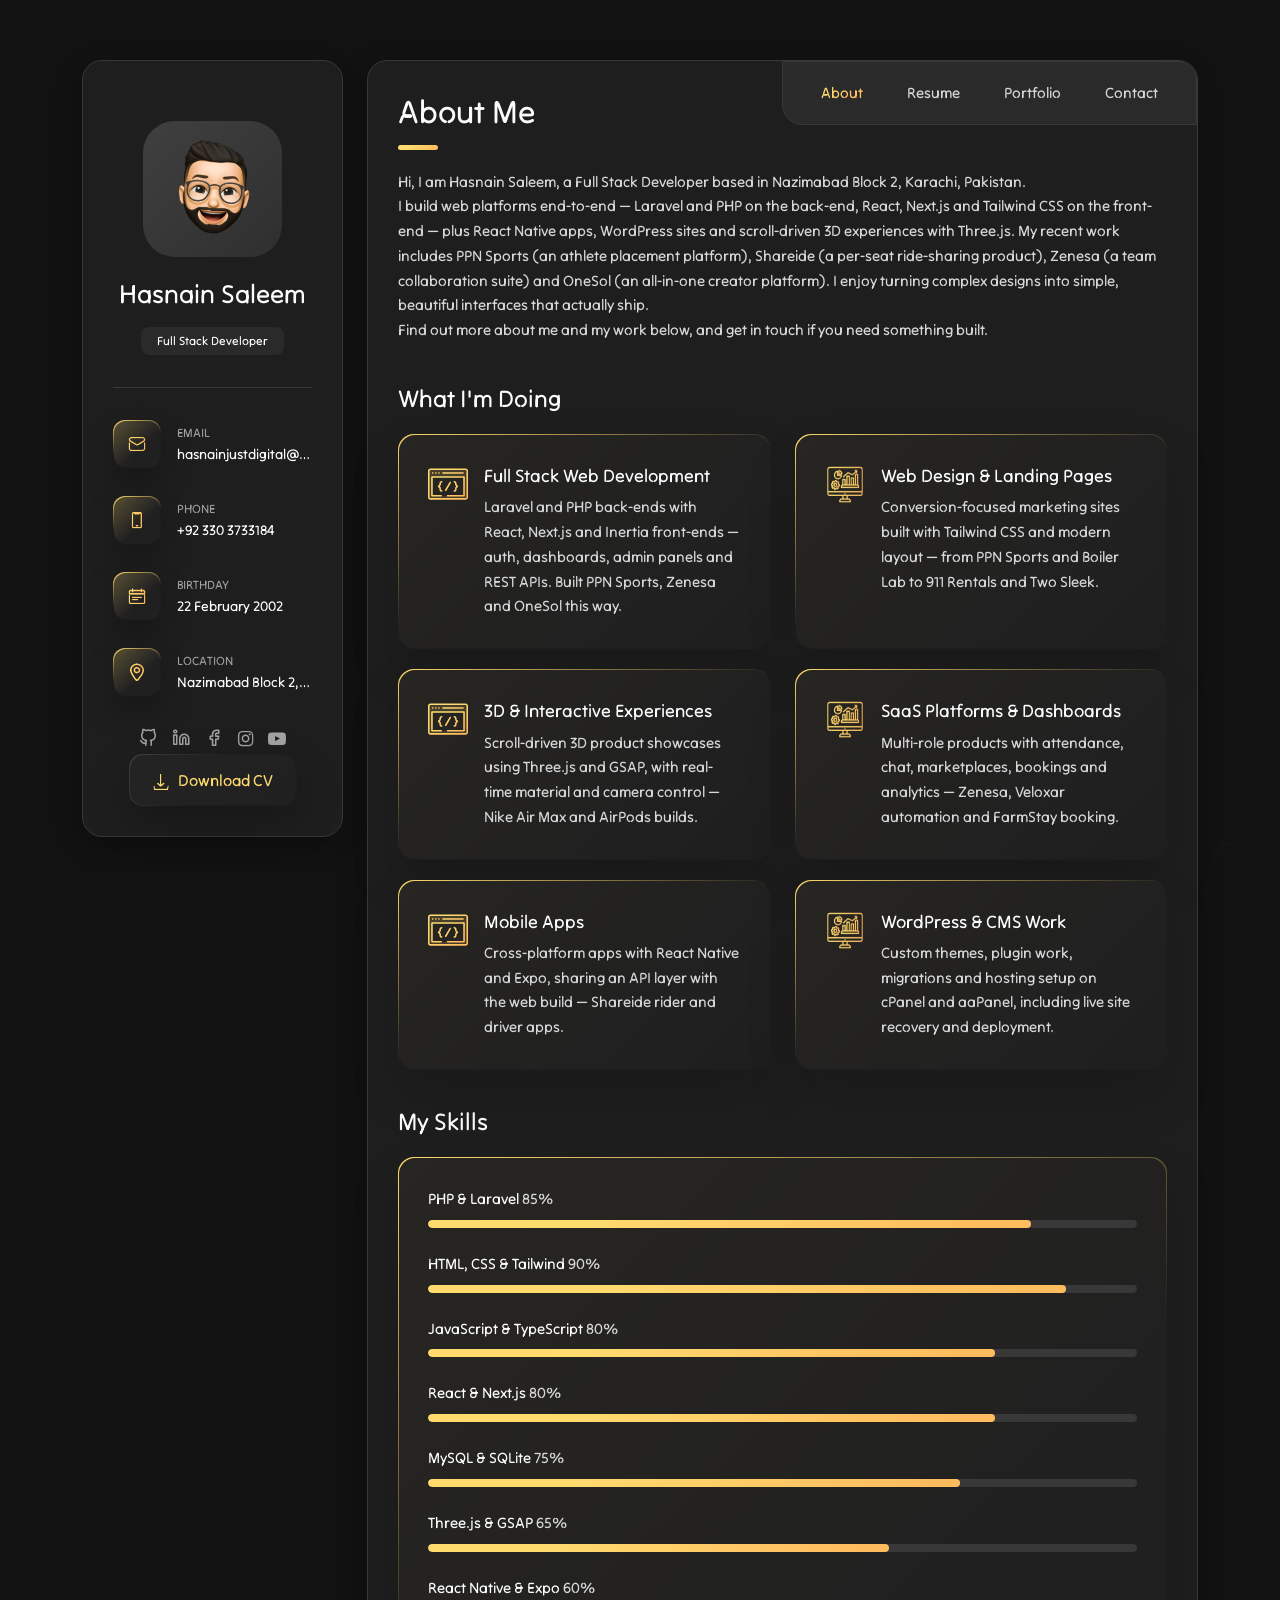
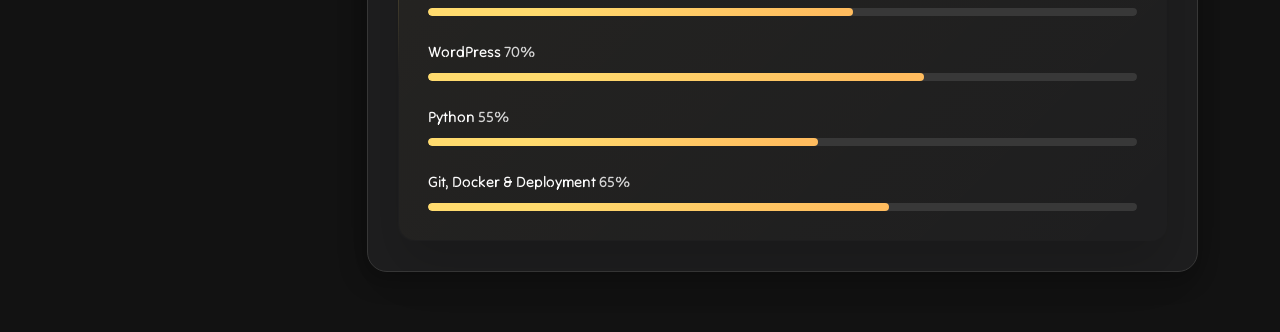
==== commit cccf622b: "Dedupe portfolio, link projects to live sites, add CV download - Cut 23 projects to 14: PPN Sports a" ====
--- a/index.html
+++ b/index.html
@@ -113,6 +113,8 @@
 							    <a class="social__link" href="https://www.facebook.com/profile.php?id=61590240133416" target="_blank" rel="noopener" title="Facebook"><i class="feathericon-facebook"></i></a>
 							    <a class="social__link" href="https://www.instagram.com/yesmehasnain/" target="_blank" rel="noopener" title="Instagram"><i class="fa fa-instagram"></i></a>
 							    <a class="social__link" href="https://www.youtube.com/@Hasnainjustdigital" target="_blank" rel="noopener" title="YouTube"><i class="fa fa-youtube-play"></i></a>
+
+								<a href="./assets/Hasnain-Saleem-CV.pdf" download="Hasnain-Saleem-CV.pdf"><button type="button" class="btn"><i class="font-icon icon-download"></i> Download CV</button></a>
 						    </div>
 						</div>	
 					</div>	
--- a/assets/styles/style.css
+++ b/assets/styles/style.css
@@ -3361,4 +3361,19 @@
   border-radius: 0.0625rem;
   height: 100%;
 }
-/*# sourceMappingURL=style.css.map */+/*# sourceMappingURL=style.css.map */
+/* Live project badge — marks portfolio items that link to a published site */
+.project-live {
+  background: rgba(255, 255, 255, 0.06);
+  border: 1px solid var(--color-accent);
+  border-radius: 20px;
+  color: var(--color-accent);
+  display: inline-block;
+  font-size: 0.6875rem;
+  letter-spacing: .04em;
+  line-height: 1;
+  margin-left: .5rem;
+  padding: .25rem .5rem;
+  text-transform: uppercase;
+  vertical-align: middle;
+}
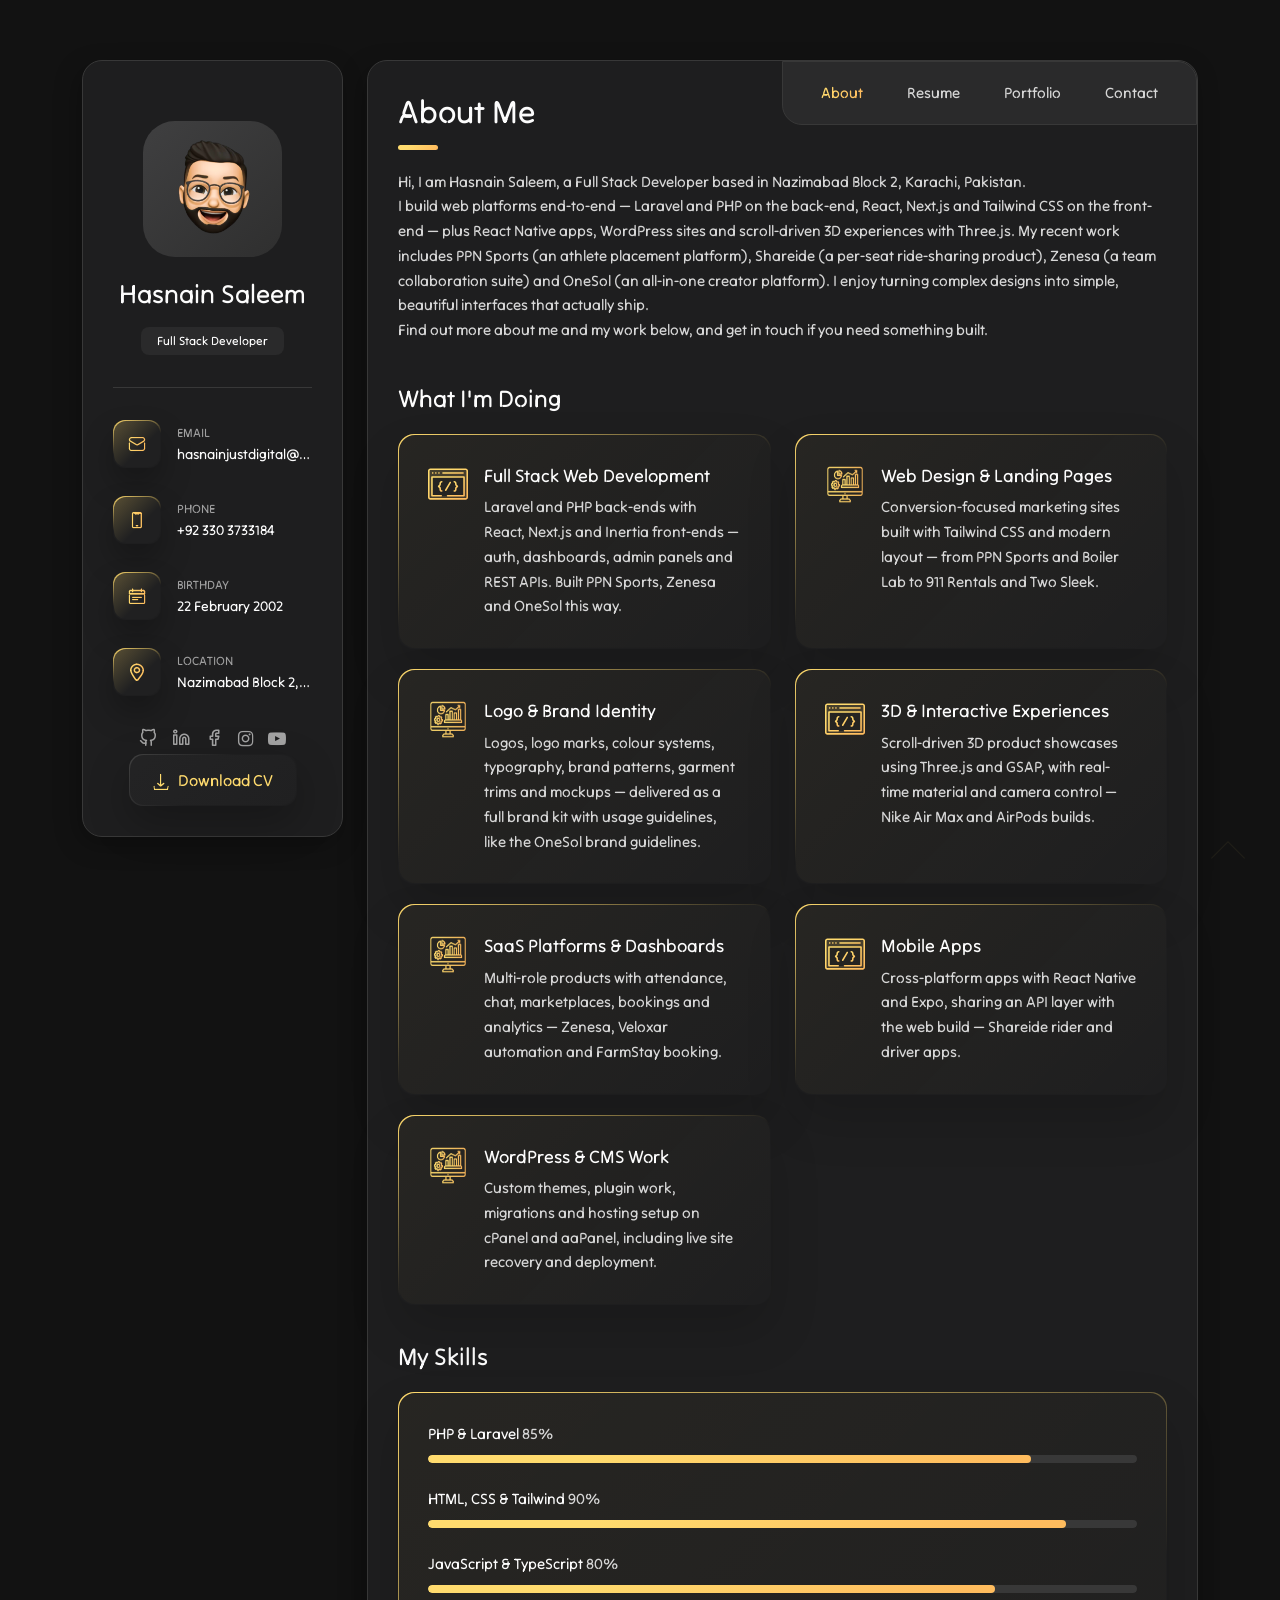
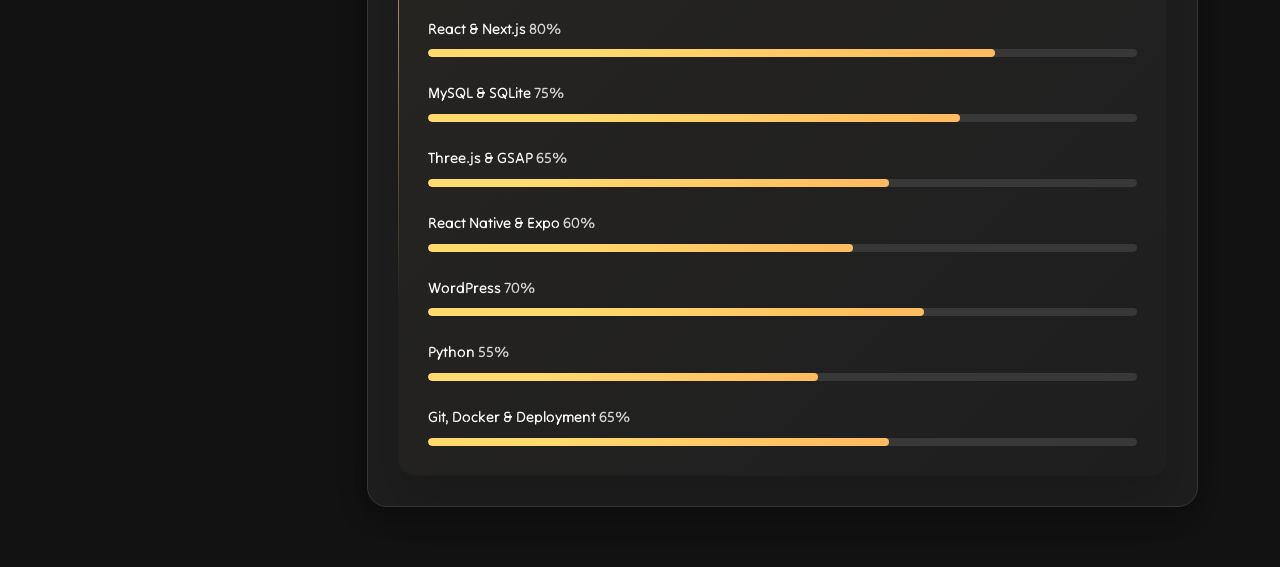
==== commit 6b55d6df: "Add logo and brand identity service and a Branding portfolio section Adds a "Logo & Brand Identity" " ====
--- a/index.html
+++ b/index.html
@@ -167,7 +167,17 @@
 									<div>
 									    <h3 class="title title--h3">Web Design &amp; Landing Pages</h3>
 										<p class="case-item__caption">Conversion-focused marketing sites built with Tailwind CSS and modern layout — from PPN Sports and Boiler Lab to 911 Rentals and Two Sleek.</p>
-									</div>	
+									</div>
+								</div>
+							</div>
+							<!-- Case Item -->
+							<div class="col-12 col-lg-6">
+							    <div class="case-item box box-inner">
+									<img class="case-item__icon" src="assets/icons/marketing.png" alt="" />
+									<div>
+									    <h3 class="title title--h3">Logo &amp; Brand Identity</h3>
+										<p class="case-item__caption">Logos, logo marks, colour systems, typography, brand patterns, garment trims and mockups — delivered as a full brand kit with usage guidelines, like the OneSol brand guidelines.</p>
+									</div>
 								</div>
 							</div>
 							<!-- Case Item -->
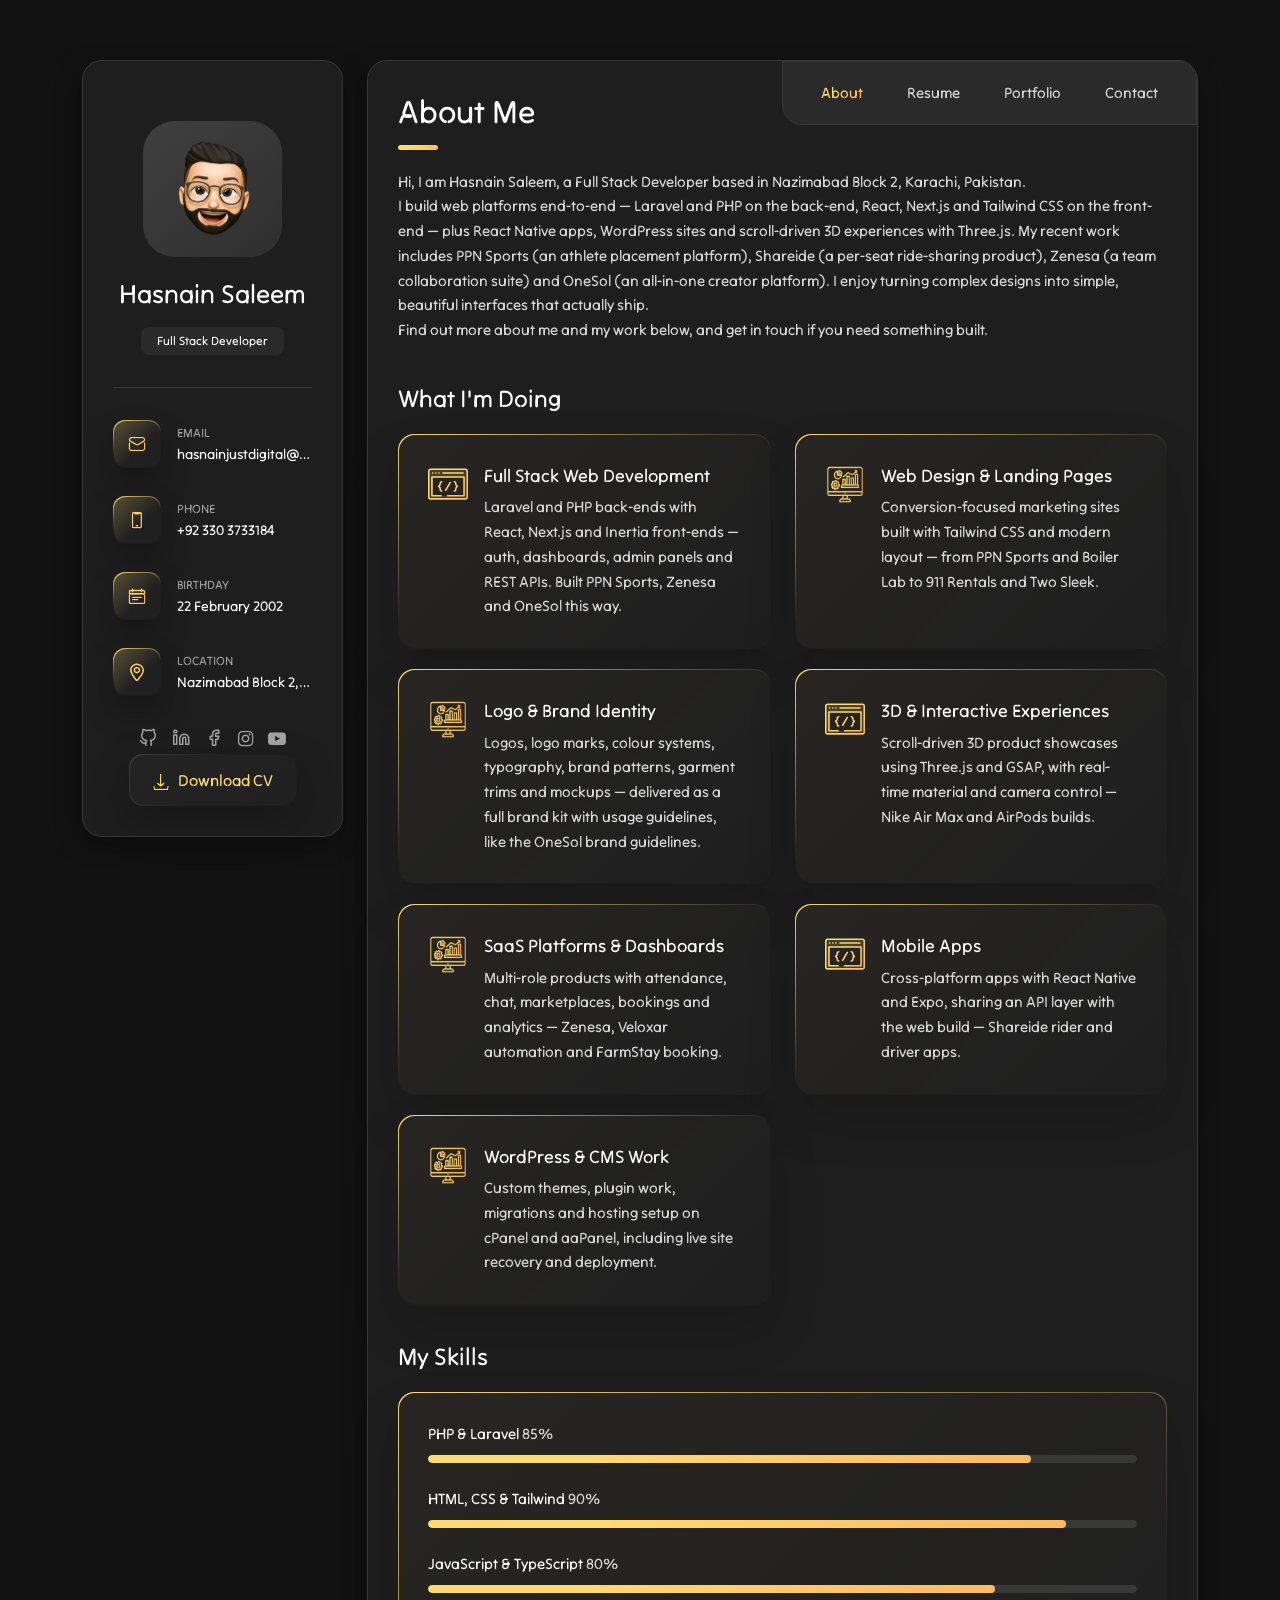
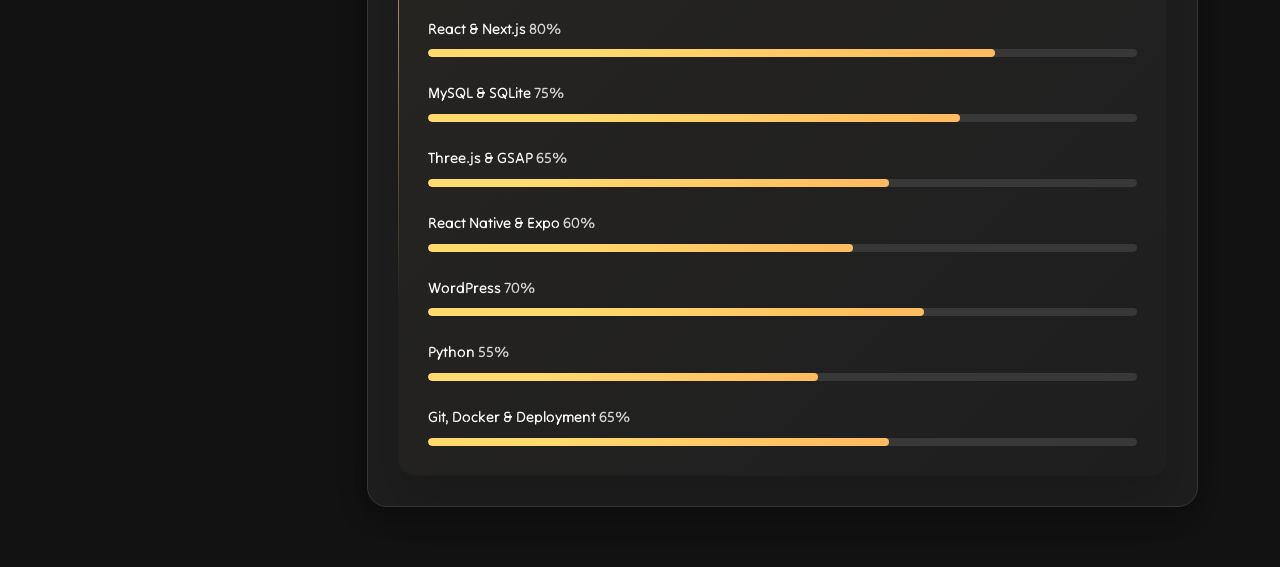
==== commit d97a0e49: "Avatar comes alive: eyes follow the cursor, head turns, it blinks The memoji is split into the face " ====
--- a/index.html
+++ b/index.html
@@ -341,6 +341,7 @@
 	<script src="assets/js/jquery-3.4.1.min.js"></script>
 	<script src="assets/js/plugins.min.js"></script>
     <script src="assets/js/common.js"></script>
+    <script src="assets/js/avatar.js"></script>
 
 </body>
 
--- a/assets/styles/style.css
+++ b/assets/styles/style.css
@@ -3377,3 +3377,23 @@
   text-transform: uppercase;
   vertical-align: middle;
 }
+
+/* Live avatar (assets/js/avatar.js): eyes follow the cursor, the head turns, it blinks */
+.avatar-live {
+  position: relative;
+  width: 100%;
+  height: 100%;
+  transform-origin: 50% 55%;
+  will-change: transform;
+}
+.avatar-live img {
+  display: block;
+}
+.avatar-live__eyes {
+  position: absolute;
+  left: 0;
+  top: 0;
+  width: 100%;
+  height: 100%;
+  pointer-events: none;
+}
